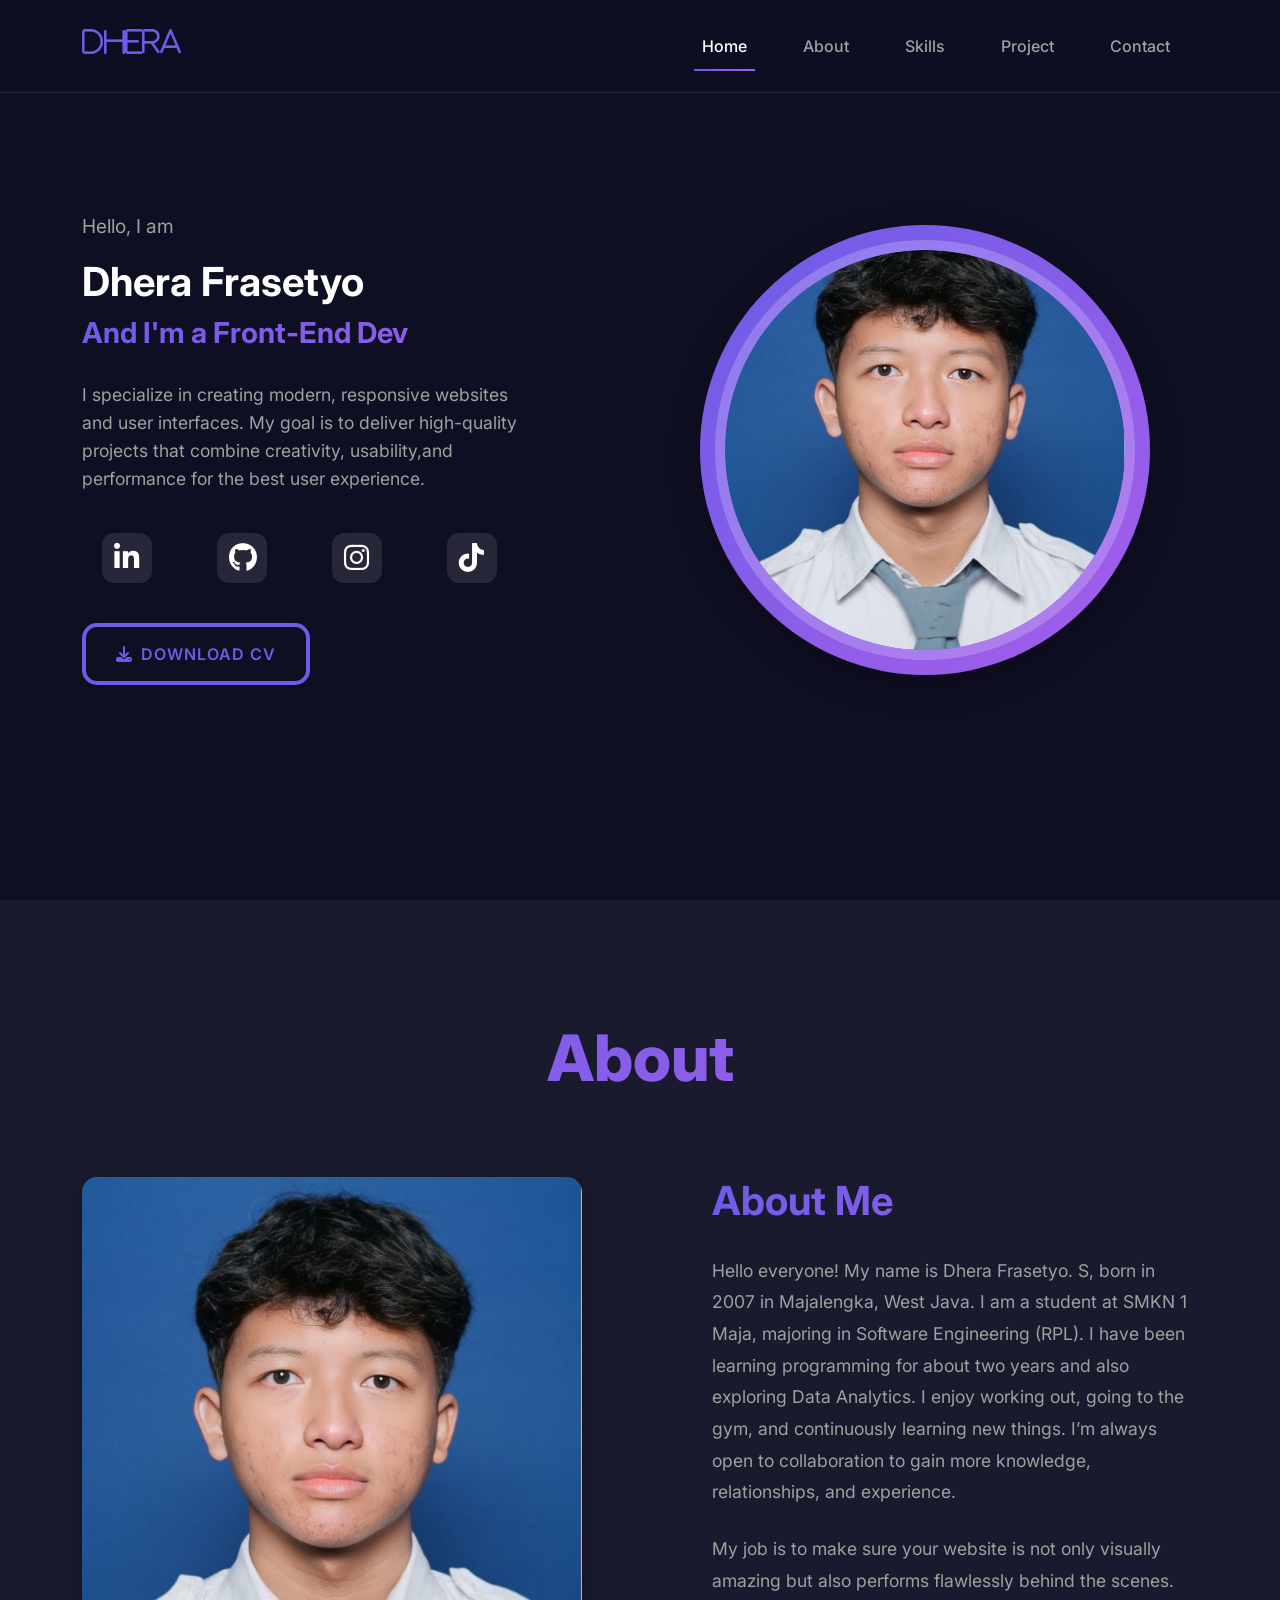
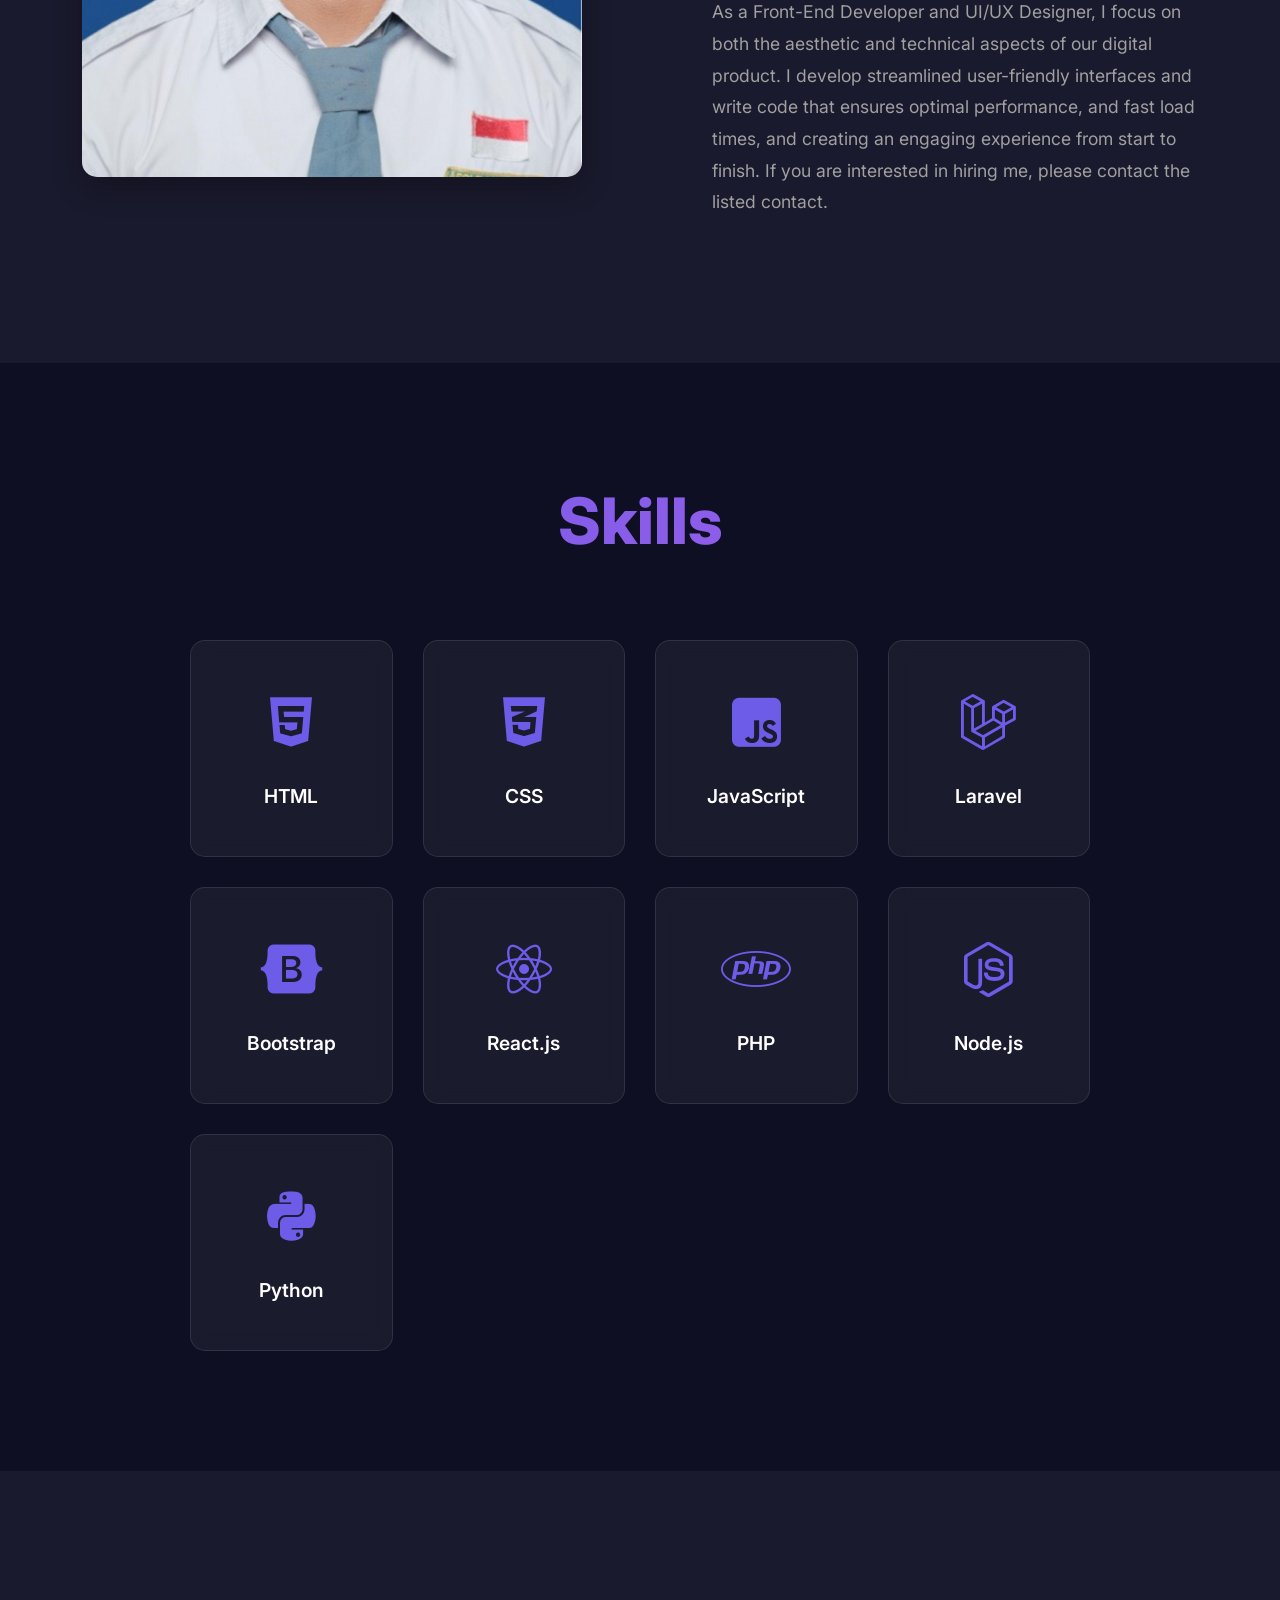
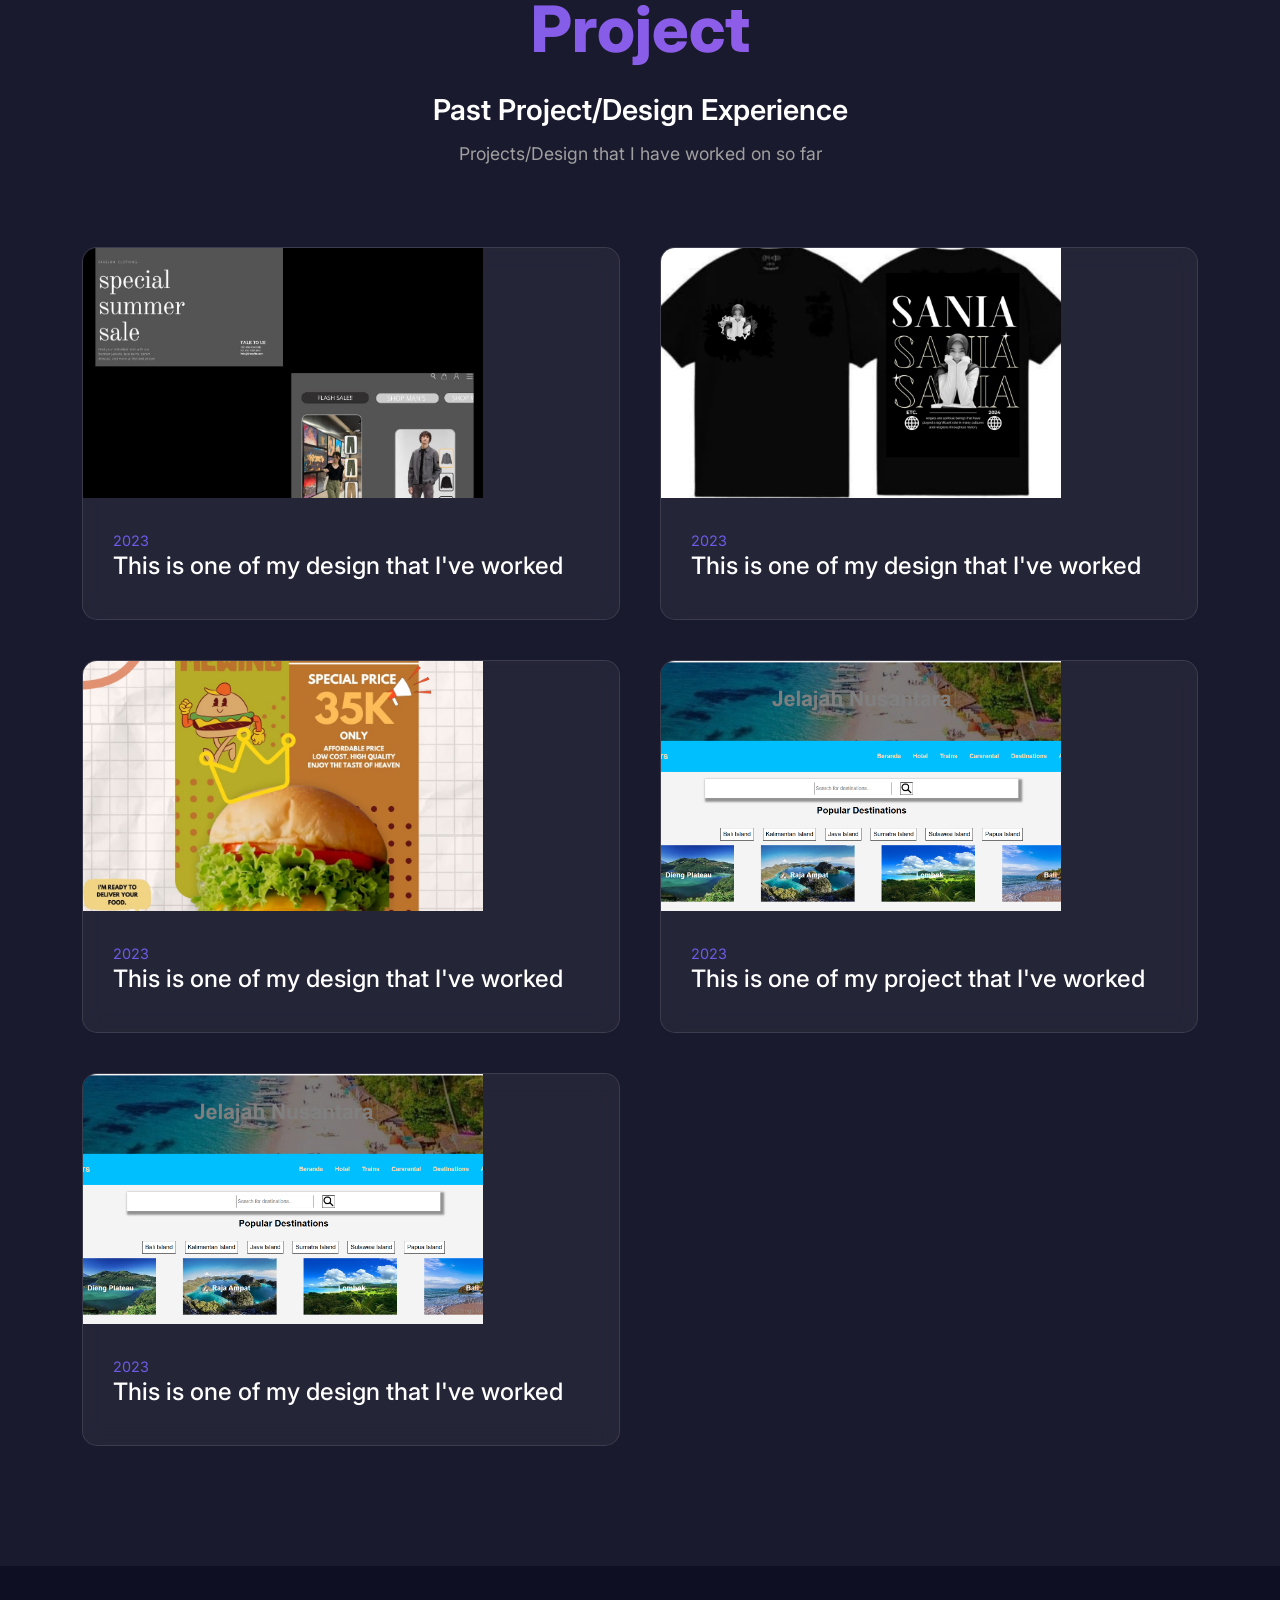
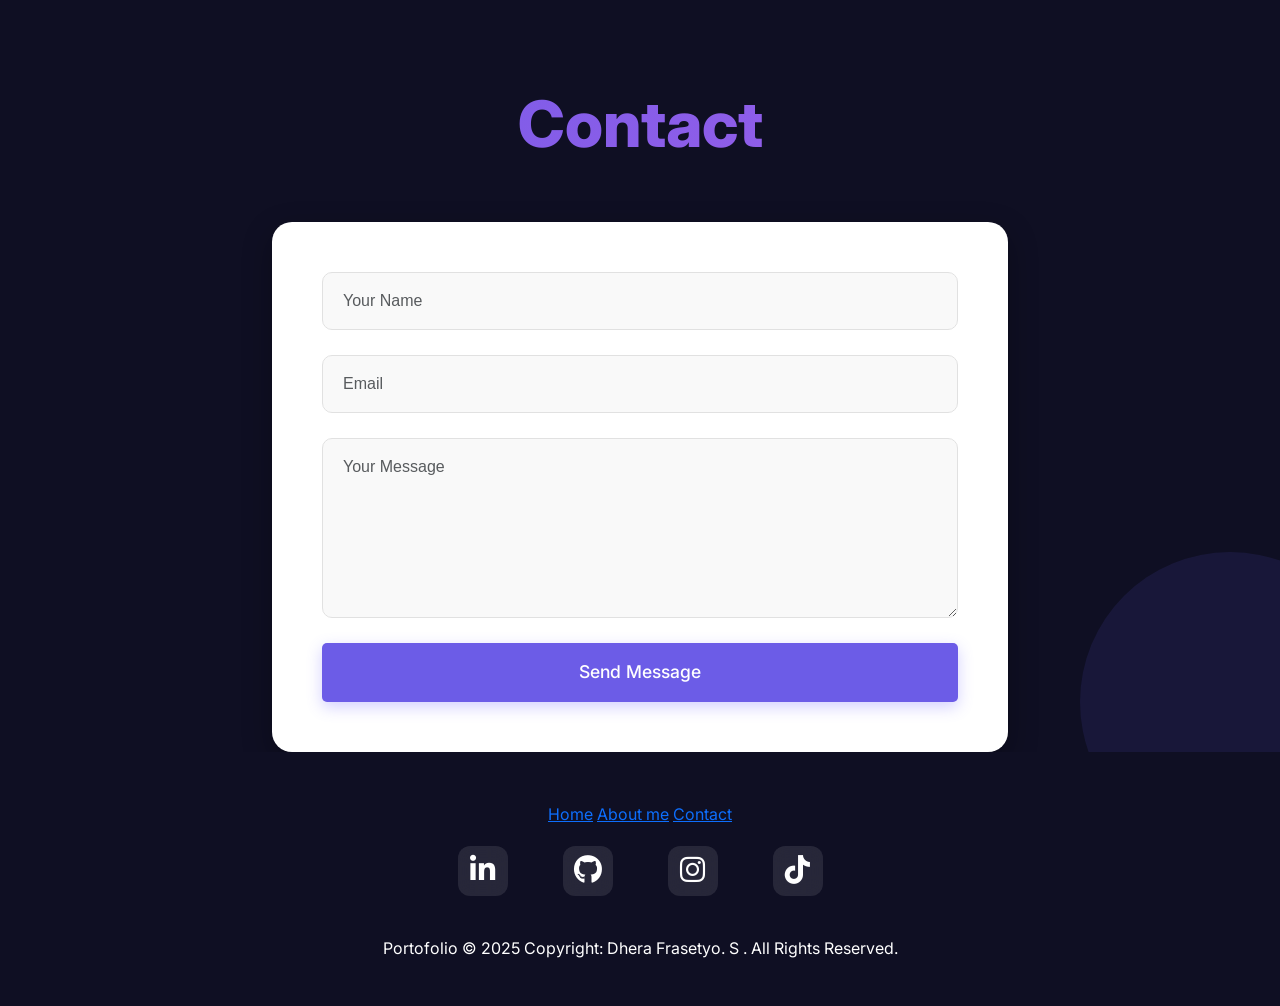
==== portofolio/index.html @ 3536a4ac "Update and rename porto.html to index.html" ====
<!DOCTYPE html>
<html lang="en">
<head>
    <meta charset="UTF-8">
    <meta name="viewport" content="width=device-width, initial-scale=1.0">
    <title>Dhera Frasetyo - Front-End Developer</title>
    <!-- Bootstrap CSS -->
    <link href="https://cdn.jsdelivr.net/npm/bootstrap@5.3.0/dist/css/bootstrap.min.css" rel="stylesheet">
    <link rel="stylesheet" href="https://cdnjs.cloudflare.com/ajax/libs/animate.css/4.1.1/animate.min.css"/>
    <!-- Font Awesome -->
    <link rel="stylesheet" href="https://cdnjs.cloudflare.com/ajax/libs/font-awesome/6.4.0/css/all.min.css">
    <!-- Google Fonts -->
    <link href="https://fonts.googleapis.com/css2?family=Inter:wght@300;400;500;600;700;800&display=swap" rel="stylesheet">
    <link rel="stylesheet" href="styles.css">
</head>
<body>
    <!-- Navigation -->
    <nav class="navbar navbar-expand-lg navbar-dark fixed-top">
        <div class="container">
            <a class="navbar-brand" href="#home">
                <i class="fas  brand-icon"><h3>Dhera</h3></i>
            </a>
            <button class="navbar-toggler" type="button" data-bs-toggle="collapse" data-bs-target="#navbarNav">
                <span class="navbar-toggler-icon"></span>
            </button>
            <div class="collapse navbar-collapse" id="navbarNav">
                <ul class="navbar-nav ms-auto">
                    <li class="nav-item">
                        <a class="nav-link active" href="#home">Home</a>
                    </li>
                    <li class="nav-item">
                        <a class="nav-link" href="#about">About</a>
                    </li>
                    <li class="nav-item">
                        <a class="nav-link" href="#skills">Skills</a>
                    </li>
                    <li class="nav-item">
                        <a class="nav-link" href="#project">Project</a>
                    </li>
                    <li class="nav-item">
                        <a class="nav-link" href="#contact">Contact</a>
                    </li>
                </ul>
            </div>
        </div>
    </nav>

    <!-- Home Section -->
    <section id="home" class="home-section">
        <div class="container">
            <div class="row align-items-center min-vh-100">
                <div class="col-lg-6">
                    <div class="home-content fade-in">
                        <h6 class="greeting">Hello, I am</h6>
                        <h1 class="main-title">
                            
                        </h1>
                        <h2 class="subtitle">
                            Dhera Frasetyo<br>
                            <span class="highlight">And I'm a Front-End Dev</span>
                        </h2>
                        <p class="description">
                                I specialize in creating modern, responsive websites and user interfaces. 
                                My goal is to deliver high-quality projects that combine creativity, usability,and performance for the best user experience.</p>
                        <div class="social-links">
                            <a href="#" class="social-link"><i class="fab fa-linkedin-in" style="margin-left: 12px; margin-top: 10px;"></i></a>
                            <a href="#" class="social-link"><i class="fab fa-github" style="margin-left: 12px; margin-top: 10px;"></i></a>
                            <a href="#" class="social-link"><i class="fab fa-instagram" style="margin-left: 12px; margin-top: 10px;"></i></a>
                            <a href="#" class="social-link"><i class="fab fa-tiktok" style="margin-left: 12px; margin-top: 10px;"></i></a>
                        </div>
                        <button class="btn btn-cv">
                            <i class="fas fa-download me-2"></i>DOWNLOAD CV
                        </button>
                    </div>
                </div>
                <div class="col-lg-6">
                    <div class="profile-container">
                        <div class="profile-circle">
                            <div class="profile-image">
                                <!-- Profile image placeholder - 400x400px -->
                                <img src="Dhera's Image.jpeg" alt="Dhera Profile" class="profile-img" style="width: 400px; height: 400px; object-fit: cover; border-radius: 50%; background: #1a1a2e;">
                            </div>
                        </div>
                    </div>
                </div>
            </div>
        </div>
    </section>

    <!-- About Section -->
    <section id="about" class="about-section">
        <div class="container">
            <div class="section-header fade-in">
                <h2 class="section-title">About</h2>
            </div>
            <div class="row">
                <div class="col-lg-6">
                    <div class="about-image fade-in">
                        <!-- About image placeholder - 500x600px -->
                        <img src="Dhera's Image.jpeg" alt="About Image" class="about-img" style="width: 500px; height: 600px; object-fit: cover; background: #1a1a2e;">
                    </div>
                </div>
                <div class="col-lg-6">
                    <div class="about-content fade-in">
                        <h3 class="about-title">About Me</h3>
                        <p class="about-text">
                            Hello everyone! My name is Dhera Frasetyo. S, born in 2007 in Majalengka, West Java.
                            I am a student at SMKN 1 Maja, majoring in Software Engineering (RPL). I have been learning programming for about two years and also exploring Data Analytics.
                             I enjoy working out, going to the gym, and continuously learning new things. I’m always open to collaboration to gain more knowledge, relationships, and experience.
                        </p>
                        <p class="about-text">
                            My job is to make sure your website is not only visually amazing but also performs flawlessly behind the scenes. As a Front-End Developer and UI/UX Designer,
                             I focus on both the aesthetic and technical aspects of our digital product. I develop streamlined user-friendly interfaces and write code that ensures optimal performance,
                              and fast load times, and creating an engaging experience from start to finish. If you are interested in hiring me, please contact the listed contact.
                        </p>
                    </div>
                </div>
            </div>
        </div>
    </section>

    <!-- Skills Section -->
    <section id="skills" class="skills-section">
        <div class="container">
            <div class="section-header fade-in">
                <h2 class="section-title">Skills</h2>
            </div>
            <div class="skills-grid">
                <div class="skill-item fade-in" data-level="Expert">
                    <div class="skill-icon">
                        <i class="fab fa-html5"></i>
                    </div>
                    <h4>HTML</h4>
                    <div class="skill-tooltip">Expert</div>
                </div>
                <div class="skill-item fade-in" data-level="Expert">
                    <div class="skill-icon">
                        <i class="fab fa-css3-alt"></i>
                    </div>
                    <h4>CSS</h4>
                    <div class="skill-tooltip">Expert</div>
                </div>
                <div class="skill-item fade-in" data-level="Advanced">
                    <div class="skill-icon">
                        <i class="fab fa-js-square"></i>
                    </div>
                    <h4>JavaScript</h4>
                    <div class="skill-tooltip">Advanced</div>
                </div>
                <div class="skill-item fade-in" data-level="Intermediate">
                    <div class="skill-icon">
                        <i class="fab fa-laravel"></i>
                    </div>
                    <h4>Laravel</h4>
                    <div class="skill-tooltip">Intermediate</div>
                </div>
                <div class="skill-item fade-in" data-level="Advanced">
                    <div class="skill-icon">
                        <i class="fab fa-bootstrap"></i>
                    </div>
                    <h4>Bootstrap</h4>
                    <div class="skill-tooltip">Advanced</div>
                </div>
                <div class="skill-item fade-in" data-level="Intermediate">
                    <div class="skill-icon">
                        <i class="fab fa-react"></i>
                    </div>
                    <h4>React.js</h4>
                    <div class="skill-tooltip">Intermediate</div>
                </div>
                <div class="skill-item fade-in" data-level="Intermediate">
                    <div class="skill-icon">
                        <i class="fab fa-php"></i>
                    </div>
                    <h4>PHP</h4>
                    <div class="skill-tooltip">Intermediate</div>
                </div>
                <div class="skill-item fade-in" data-level="Beginner">
                    <div class="skill-icon">
                        <i class="fab fa-node-js"></i>
                    </div>
                    <h4>Node.js</h4>
                    <div class="skill-tooltip">Beginner</div>
                </div>
                <div class="skill-item fade-in" data-level="Beginner">
                    <div class="skill-icon">
                        <i class="fab fa-python"></i>
                    </div>
                    <h4>Python</h4>
                    <div class="skill-tooltip">Beginner</div>
                </div>
            </div>
        </div>
    </section>

    <!-- Projects Section -->
    <section id="project" class="project-section">
        <div class="container">
            <div class="section-header fade-in">
                <h2 class="section-title">Project</h2>
                <p class="section-subtitle">Past Project/Design Experience</p>
                <p class="section-description">Projects/Design that I have worked on so far</p>
            </div>
            <div class="projects-grid">
                <div class="project-card fade-in">
                    <div class="project-image">
                        <!-- Project image placeholder - 400x250px -->
                        <img src="Design1.jpeg" alt="Project 1" style="width: 400px; height: 250px; object-fit: cover; background: #1a1a2e;">
                        <div class="project-overlay">
                            <i class="fas fa-external-link-alt"></i>
                        </div>
                    </div>
                    <div class="project-info">
                        <span class="project-year">2023</span>
                        <h4>This is one of my design that I've worked</h4>
                    </div>
                </div>
                <div class="project-card fade-in">
                    <div class="project-image">
                        <!-- Project image placeholder - 400x250px -->
                        <img src="Design2.jpeg" alt="Project 2" style="width: 400px; height: 250px; object-fit: cover; background: #1a1a2e;">
                        <div class="project-overlay">
                            <i class="fas fa-external-link-alt"></i>
                        </div>
                    </div>
                    <div class="project-info">
                        <span class="project-year">2023</span>
                        <h4>This is one of my design that I've worked</h4>
                    </div>
                </div>
                <div class="project-card fade-in">
                    <div class="project-image">
                        <!-- Project image placeholder - 400x250px -->
                        <img src="Design3.jpeg" alt="Project 3" style="width: 400px; height: 250px; object-fit: cover; background: #1a1a2e;">
                        <div class="project-overlay">
                            <i class="fas fa-external-link-alt"></i>
                        </div>
                    </div>
                    <div class="project-info">
                        <span class="project-year">2023</span>
                        <h4>This is one of my design that I've worked</h4>
                    </div>
                </div>
                <div class="project-card fade-in">
                    <div class="project-image">
                        <!-- Project image placeholder - 400x250px -->
                        <img src="Project1.png" alt="Project 4" style="width: 400px; height: 250px; object-fit: cover; background: #1a1a2e;">
                        <div class="project-overlay">
                            <i class="fas fa-external-link-alt"></i>
                        </div>
                    </div>
                    <div class="project-info">
                        <span class="project-year">2023</span>
                        <h4>This is one of my project that I've worked</h4>
                    </div>
                </div>
                <div class="project-card fade-in">
                    <div class="project-image">
                        <!-- Project image placeholder - 400x250px -->
                        <img src="Project1.png" alt="Project 5" style="width: 400px; height: 250px; object-fit: cover; background: #1a1a2e;">
                        <div class="project-overlay">
                            <i class="fas fa-external-link-alt"></i>
                        </div>
                    </div>
                    <div class="project-info">
                        <span class="project-year">2023</span>
                        <h4>This is one of my design that I've worked</h4>
                    </div>
                </div>
            </div>
        </div>
    </section>

    <!-- Contact Section -->
    <!-- ...existing code... -->
<section id="contact" class="contact section-padding" style="margin-top: 120px;">
    <div class="container">
        <h2 class="section-title" style="text-align: center;">Contact</h2>
        <div class="row justify-content-center" style="margin-top: 60px;">
            <div class="col-lg-8">
                <form id="contactForm" class="contact-form fade-in" method="post" action="https://formsubmit.co/d1e7435e514346ec5db02e8b417a7adf" enctype="multipart/form-data">
                    <input type="hidden" name="_captcha" value="false">
                    <div class="mb-3">
                        <input type="text" class="form-control" id="name" placeholder="Your Name" name="name" required style="border-radius: 10px;">
                    </div>
                    <div class="mb-3">
                        <input type="email" class="form-control" id="email" placeholder="Email" name="email" required style="border-radius: 10px;">
                    </div>
                    <div class="mb-3">
                        <textarea class="form-control" id="message" placeholder="Your Message" name="message" required style="border-radius: 10px;"></textarea>
                    </div>
                    <button type="submit" class="btn btn-primary w-100" style="border-radius: 5px;">Send Message</button>
                </form>
                <div id="thanksMessage" style="display:none; text-align:center; margin-top:20px; color:var(--accent-color); font-weight:bold;">
                    Terima kasih, pesan kamu sudah terkirim!
                </div>
            </div>
        </div>
    </div>
</section>
<!-- ...existing code... -->
    <!-- Footer -->
    <footer class="footer">
        <div class="container">
            <div class="footer-content">
                <div class="footer-nav">
                    <a href="#home">Home</a>
                    <a href="#about">About me</a>
                    <a href="#contact">Contact</a>
                </div>
                <div class="footer-social social-links">
                            <a href="#" class="social-link"><i class="fab fa-linkedin-in" style="margin-top: 9px;"></i></a>
                            <a href="#" class="social-link"><i class="fab fa-github" style="margin-top: 9px;"></i></a>
                            <a href="#" class="social-link"><i class="fab fa-instagram" style="margin-top: 9px;"></i></a>
                            <a href="#" class="social-link"><i class="fab fa-tiktok" style="margin-top: 9px;"></i></a>
                </div>
            </div>
            <div class="footer-bottom">
                <p> Portofolio © 2025 Copyright: Dhera Frasetyo. S   . All Rights Reserved.</p>
            </div>
        </div>
    </footer>

    <!-- Scroll to Top Button -->
    <div class="scroll-to-top" id="scrollToTop">
        <i class="fas fa-arrow-up"></i>
    </div>

    <!-- Bootstrap JS -->
    <script src="https://cdn.jsdelivr.net/npm/bootstrap@5.3.0/dist/js/bootstrap.bundle.min.js"></script>
    <script src="script.js"></script>
</body>

</html>
---- portofolio/styles.css ----
/* CSS Variables */
:root {
    --primary-bg: #0f0f23;
    --secondary-bg: #1a1a2e;
    --accent-color: #6c5ce7;
    --accent-hover: #5a4fcf;
    --text-primary: #ffffff;
    --text-secondary: #a0a0a0;
    --text-muted: #666666;
    --gradient: linear-gradient(135deg, #6c5ce7, #a55eea);
    --border-radius: 15px;
    --transition: all 0.3s cubic-bezier(0.4, 0, 0.2, 1);
    --shadow: 0 10px 30px rgba(0, 0, 0, 0.3);
}

/* Reset and Base Styles */
* {
    margin: 0;
    padding: 0;
    box-sizing: border-box;
}

body {
    font-family: 'Inter', sans-serif;
    background: var(--primary-bg);
    color: var(--text-primary);
    overflow-x: hidden;
    scroll-behavior: smooth;
}
/* Scroll to Top Button */
        .scroll-to-top {
            position: fixed;
            bottom: 30px;
            right: 30px;
            width: 50px;
            height: 50px;
            border-radius: 50%;
            background-color: var(--accent-color);
            color: var(--light);
            display: flex;
            align-items: center;
            justify-content: center;
            font-size: 1.2rem;
            box-shadow: rgb(150, 150, 150);
            cursor: pointer;
            transition: var(--transition);
            opacity: 0;
            visibility: hidden;
            z-index: 999;
        }
        
        .scroll-to-top.active {
            opacity: 1;
            visibility: visible;
        }
        
        .scroll-to-top:hover {
            background-color: var(--primary-dark);
            transform: translateY(-5px);
        }
        .scroll-to-top {
                bottom: 20px;
                right: 20px;
                width: 40px;
                height: 40px;
                font-size: 1rem;
            }
        

        /* Custom Scrollbar */
        ::-webkit-scrollbar {
            width: 8px;
        }

        ::-webkit-scrollbar-track {
            background: var(--primary-bg);
        }

        ::-webkit-scrollbar-thumb {
            background: var(--accent-color);
            border-radius: 4px;
        }

        ::-webkit-scrollbar-thumb:hover {
            background: var(--accent-hover);
        }

        /* Navigation */
        .navbar {
            background: rgba(15, 15, 35, 0.95);
            backdrop-filter: blur(10px);
            padding: 20px 0;
            transition: var(--transition);
            border-bottom: 1px solid rgba(255, 255, 255, 0.1);
        }

        .navbar.scrolled {
            padding: 15px 0;
            box-shadow: 0 2px 20px rgba(0, 0, 0, 0.3);
        }

        .brand-icon {
            font-size: 2rem;
            color: var(--accent-color);
            transition: var(--transition);
        }

        .brand-icon:hover {
            transform: perspective(500px) scale(1.1);
            color: var(--accent-hover);
        }

        .nav-link {
            color: var(--text-secondary);
            font-weight: 500;
            margin: 0 20px;
            position: relative;
            transition: var(--transition);
            text-decoration: none;
        }

        .nav-link:hover,
        .nav-link.active {
            color: var(--text-primary);
        }

        .nav-link::after {
            content: '';
            position: absolute;
            bottom: -5px;
            left: 0;
            width: 0;
            height: 2px;
            background: var(--gradient);
            transition: var(--transition);
        }

        .nav-link:hover::after,
        .nav-link.active::after {
            width: 100%;
        }
      
        .fade-in {
            opacity: 0;
            transform: translateY(40px);
            transition: opacity 0.7s cubic-bezier(0.4,0,0.2,1), transform 0.7s cubic-bezier(0.4,0,0.2,1);
        }

        .fade-in.visible {
            opacity: 1;
            transform: translateY(0);
        }


        /* Home Section */
        .home-section {
            min-height: 100vh;
            background: var(--primary-bg);
            position: relative;
            display: flex;
            align-items: center;
        }

        .home-content {
            padding: 100px 0;
        }

        .greeting {
            color: var(--text-secondary);
            font-size: 1.2rem;
            margin-bottom: 10px;
            font-weight: 400;
        }

        .main-title {
            font-size: 8rem;
            font-weight: 800;
            margin: 0;
            line-height: 0.8;
            opacity: 0.1;
            position: absolute;
            top: 50px;
            left: 0;
            z-index: 0;
            color: var(--text-primary);
        }

        .dhera-text {
            background: var(--gradient);
            -webkit-background-clip: text;
            -webkit-text-fill-color: transparent;
            background-clip: text;
        }

        .subtitle {
            font-size: 2.5rem;
            font-weight: 700;
            margin: 20px 0;
            position: relative;
            z-index: 1;
            line-height: 1.2;
        }

        .highlight {
            background: var(--gradient);
            -webkit-background-clip: text;
            -webkit-text-fill-color: transparent;
            background-clip: text;
            display: block;
            font-size: 1.8rem;
            margin-top: 10px;
        }

        .description {
            color: var(--text-secondary);
            font-size: 1.1rem;
            line-height: 1.6;
            margin: 30px 0 40px 0;
            max-width: 450px;
            position: relative;
            z-index: 1;
        }

        .social-links {
            display:flex;
            gap: 25px;
            margin-bottom: 40px;
        }

        .social-link {
            display: flex;
            align-items: center;
            justify-content: center;
            width: 50px;
            height: 50px;
            background: rgba(255, 255, 255, 0.1);
            border-radius: 12px;
            color: var(--text-secondary);
            text-decoration: none;
            transition: var(--transition);
            backdrop-filter: blur(10px);
            margin-left: 200px;
        }

        .social-link:hover {
            background: var(--accent-color);
            color: var(--text-primary);
            transform: translateY(-3px);
        }
        .social-links a {
                    color: var(--light);
            font-size: 1.8rem;
            margin: 0 20px;
            transition: var(--transition);
            display: inline-block;
        }
        
        .social-links a:hover {
            color: var(--primary);
            transform: translateY(-5px);
        }
        
        .btn-primary {
            background-color: var(--accent-color);
            border: none;
            padding: 16px 35px;
            font-weight: 500;
            font-size: 1.1rem;
            border-radius: var(--radius);
            transition: var(--transition);
            box-shadow: 0 5px 15px rgba(108, 99, 255, 0.3);
        }
        
        .btn-primary:hover {
            background-color: var(--accent-hover);
            transform: translateY(-3px);
            box-shadow: 0 8px 20px rgba(108, 99, 255, 0.4);
        }   

        .btn-cv {
            border: 4px solid var(--accent-color);
            padding: 15px 30px;
            border-radius: var(--border-radius);
            color: var(--accent-color);
            font-weight: 600;
            font-size: 1rem;
            cursor: pointer;
            transition: var(--transition);
            text-transform: uppercase;
            letter-spacing: 1px;
        }

        .btn-cv:hover {
            transform: translateY(-3px);
            background: var(--accent-color);
            color: var(--text-primary); 
            box-shadow: 0 10px 25px rgba(108, 92, 231, 0.4);
        }

        /* Profile Container */
        .profile-container {
            position: relative;
            display: flex;
            justify-content: center;
            align-items: center;
        }

        .profile-circle {
            position: relative;
            width: 450px;
            height: 450px;
            background: var(--gradient);
            border-radius: 50%;
            display: flex;
            align-items: center;
            justify-content: center;
            box-shadow: var(--shadow);
        }

        .profile-circle::before {
            content: '';
            position: absolute;
            width: 500px;
            height: 500px;
            background: rgba(108, 92, 231, 0.2);
            border-radius: 50%;
            z-index: -1;
            animation: pulse 3s ease-in-out infinite;
        }

        @keyframes pulse {
            0%, 100% { transform: scale(1); opacity: 0.7; }
            50% { transform: scale(1.1); opacity: 0.4; }
        }

        .profile-image {
            width: 420px;
            height: 420px;
            border-radius: 50%;
            overflow: hidden;
            border: 10px solid rgba(255, 255, 255, 0.2);
        }
        /* Section Styles */
        .section-header {
            text-align: center;
            margin-bottom: 80px;
        }

        .section-title {
            font-size: 4rem;
            font-weight: 800;
            margin-bottom: 20px;
            background: var(--gradient);
            -webkit-background-clip: text;
            -webkit-text-fill-color: transparent;
            background-clip: text;
        }

        .section-subtitle {
            font-size: 1.8rem;
            font-weight: 600;
            color: var(--text-primary);
            margin-bottom: 10px;
        }

        .section-description {
            color: var(--text-secondary);
            font-size: 1.1rem;
            max-width: 600px;
            margin: 0 auto;
        }

        /* About Section */
        .about-section {
            padding: 120px 0;
            background: var(--secondary-bg);
        }

        .about-image {
            position: relative;
        }

        .about-img {
            border-radius: var(--border-radius);
            box-shadow: var(--shadow);
        }

        .about-content {
            padding-left: 60px;
        }

        .about-title {
            font-size: 2.5rem;
            font-weight: 700;
            margin-bottom: 30px;
            background: var(--gradient);
            -webkit-background-clip: text;
            -webkit-text-fill-color: transparent;
            background-clip: text;
        }

        .about-text {
            color: var(--text-secondary);
            font-size: 1.1rem;
            line-height: 1.8;
            margin-bottom: 25px;
        }

        /* Skills Section */
        .skills-section {
            padding: 120px 0;
            background: var(--primary-bg);
        }

        .skills-grid {
            display: grid;
            grid-template-columns: repeat(auto-fit, minmax(180px, 1fr));
            gap: 30px;
            max-width: 900px;
            margin: 0 auto;
        }

        .skill-item {
            border-radius: var(--border-radius);
            background: rgba(255, 255, 255, 0.05);
            backdrop-filter: blur(10px);
            border: 1px solid rgba(255, 255, 255, 0.1);
            border-radius: var(--border-radius);
            padding: 40px 20px;
            text-align: center;
            transition: var(--transition);
            cursor: pointer;
            position: relative;
        }

        .skill-item:hover {
            transform: translateY(-10px);
            box-shadow: var(--shadow);
            background: rgba(108, 92, 231, 0.1);
        }

        .skill-icon {
            font-size: 3.5rem;
            color: var(--accent-color);
            margin-bottom: 20px;
            transition: var(--transition);
        }

        .skill-item:hover .skill-icon {
            transform: scale(1.1);
            color: var(--accent-hover);
        }

        .skill-item h4 {
            font-size: 1.2rem;
            font-weight: 600;
            color: var(--text-primary);
        }

        .skill-tooltip {
            position: absolute;
            bottom: -40px;
            left: 50%;
            transform: translateX(-50%);
            background: var(--accent-color);
            color: var(--text-primary);
            padding: 8px 16px;
            border-radius: 20px;
            font-size: 0.9rem;
            font-weight: 500;
            opacity: 0;
            visibility: hidden;
            transition: var(--transition);
            white-space: nowrap;
        }

        .skill-item:hover .skill-tooltip {
            opacity: 1;
            visibility: visible;
            bottom: -35px;
        }

        /* Projects Section */
        .project-section {
            padding: 120px 0;
            background: var(--secondary-bg);
        }

        .projects-grid {
            display: grid;
            grid-template-columns: repeat(auto-fit, minmax(350px, 1fr));
            gap: 40px;
            max-width: 1200px;
            margin: 0 auto;
        }

        .project-card {
            background: rgba(255, 255, 255, 0.05);
            backdrop-filter: blur(10px);
            border: 1px solid rgba(255, 255, 255, 0.1);
            border-radius: var(--border-radius);
            overflow: hidden;
            transition: var(--transition);
            cursor: pointer;
        }

        .project-card:hover {
            transform: translateY(-10px);
            box-shadow: var(--shadow);
        }

        .project-image {
            position: relative;
            overflow: hidden;
            height: 250px;
        }

        .project-image img {
            width: 100%;
            height: 100%;
            object-fit: cover;
            transition: var(--transition);
        }

        .project-card:hover .project-image img {
            transform: scale(1.05);
        }

        .project-overlay {
            position: absolute;
            top: 0;
            left: 0;
            width: 100%;
            height: 100%;
            background: rgba(108, 92, 231, 0.8);
            display: flex;
            align-items: center;
            justify-content: center;
            opacity: 0;
            transition: var(--transition);
        }

        .project-card:hover .project-overlay {
            opacity: 1;
        }

        .project-overlay i {
            color: var(--text-primary);
            font-size: 2rem;
        }

        .project-info {
            padding: 30px;
        }

        .project-year {
            color: var(--accent-color);
            font-size: 0.9rem;
        }
        .contact {
            position: relative;
            overflow: hidden;
        }
        
        .contact::after {
            content: '';
            position: absolute;
            bottom: -100px;
            right: -100px;
            width: 300px;
            height: 300px;
            border-radius: 50%;
            background: rgba(108, 99, 255, 0.1);
            z-index: 0;
        }
        
        .contact-form {
            background-color: white;
            padding: 50px;
            border-radius: 20px;
            box-shadow: var(--shadow);
            position: relative;
            z-index: 1;
        }
        
        .form-control {
            padding: 16px 20px;
            border: 1px solid #e1e1e1;
            border-radius: var(--radius);
            margin-bottom: 25px;
            font-family: 'Poppins', sans-serif;
            background-color: #f9f9f9;
            font-size: 1rem;
            transition: var(--transition);
        }
        
        .form-control:focus {
            box-shadow: 0 0 0 3px rgba(108, 99, 255, 0.3);
            background-color: var(--light);
            border-color: var(--primary);
        }
        
        textarea.form-control {
            min-height: 180px;
            resize: vertical;
        }
        
        /* Footer */
        footer {
            padding: 50px 0 30px;
            text-align: center;
        }
        .footer-social {
            justify-content: center;
            display: flex;
            gap: 15px;
            margin-top: 20px;
        }
        
        
        .copyright {
            color: rgba(255, 255, 255, 0.7);
            font-size: 0.9rem;
        }
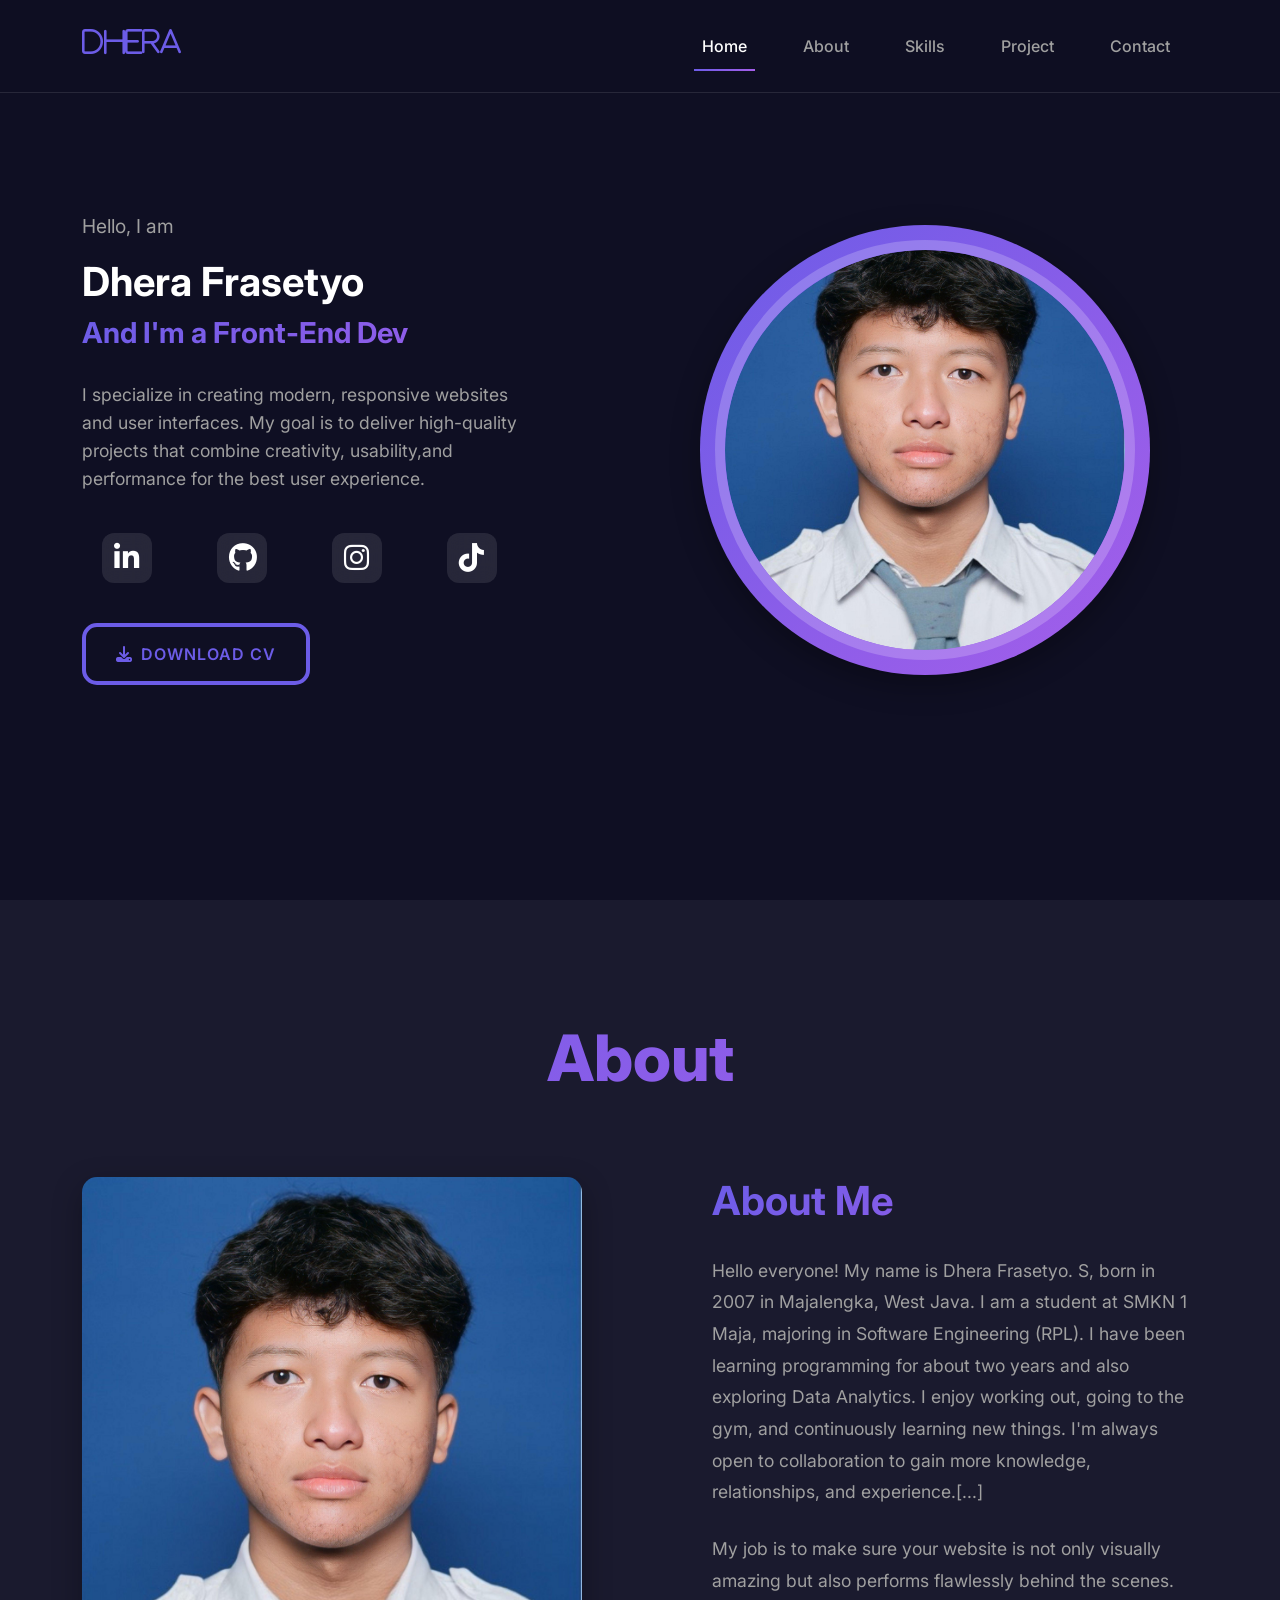
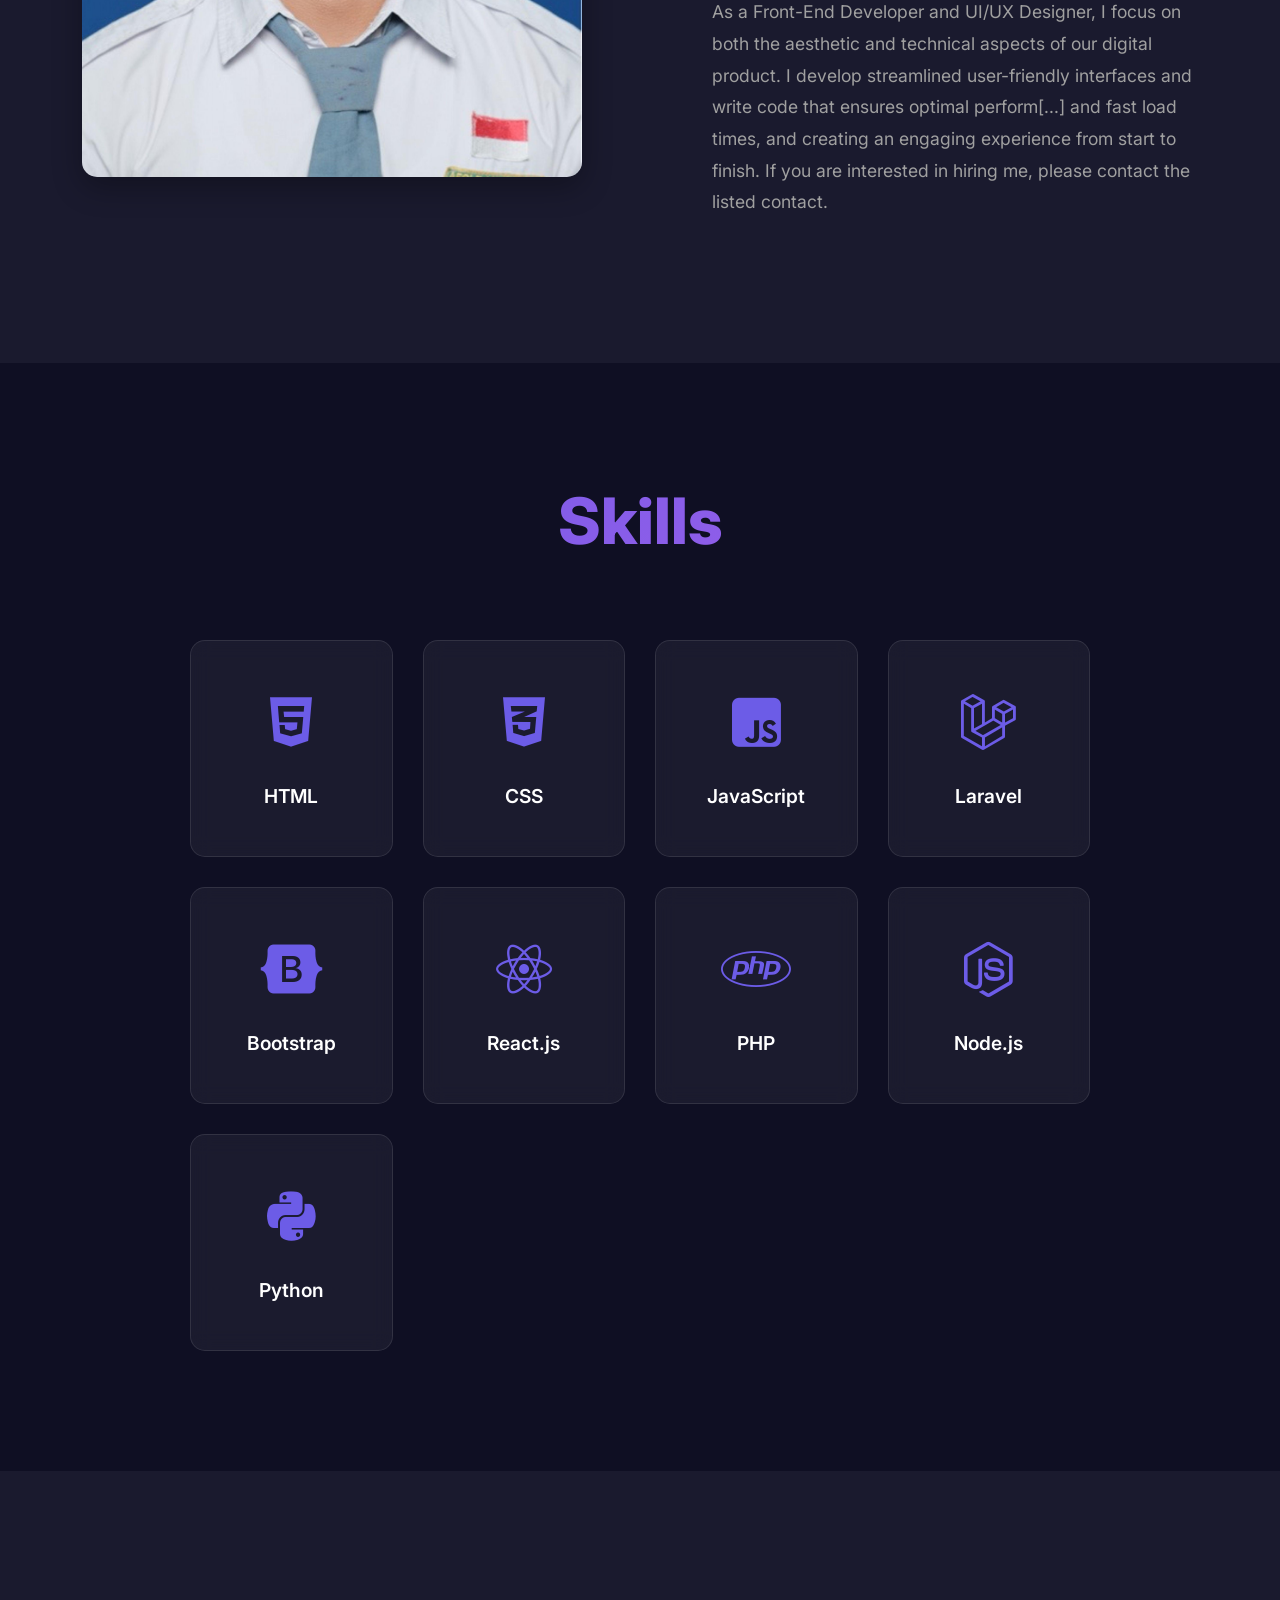
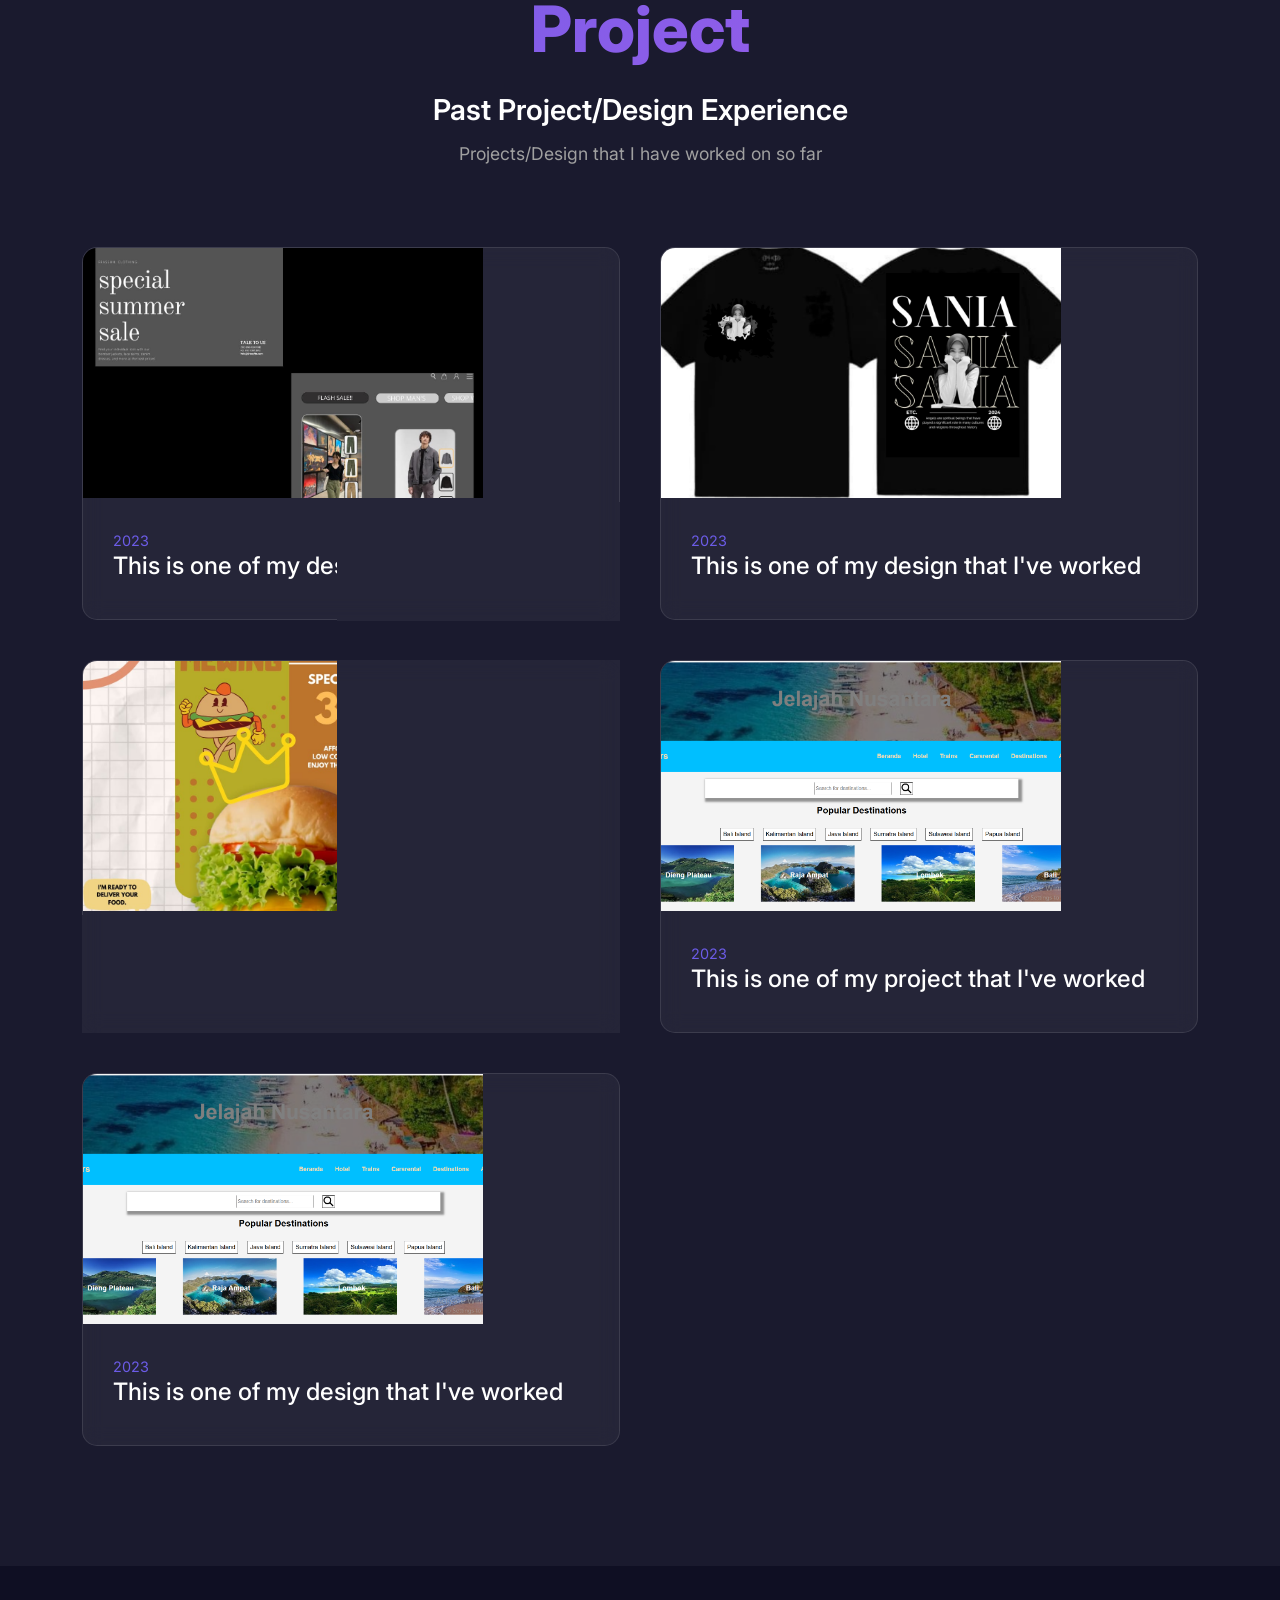
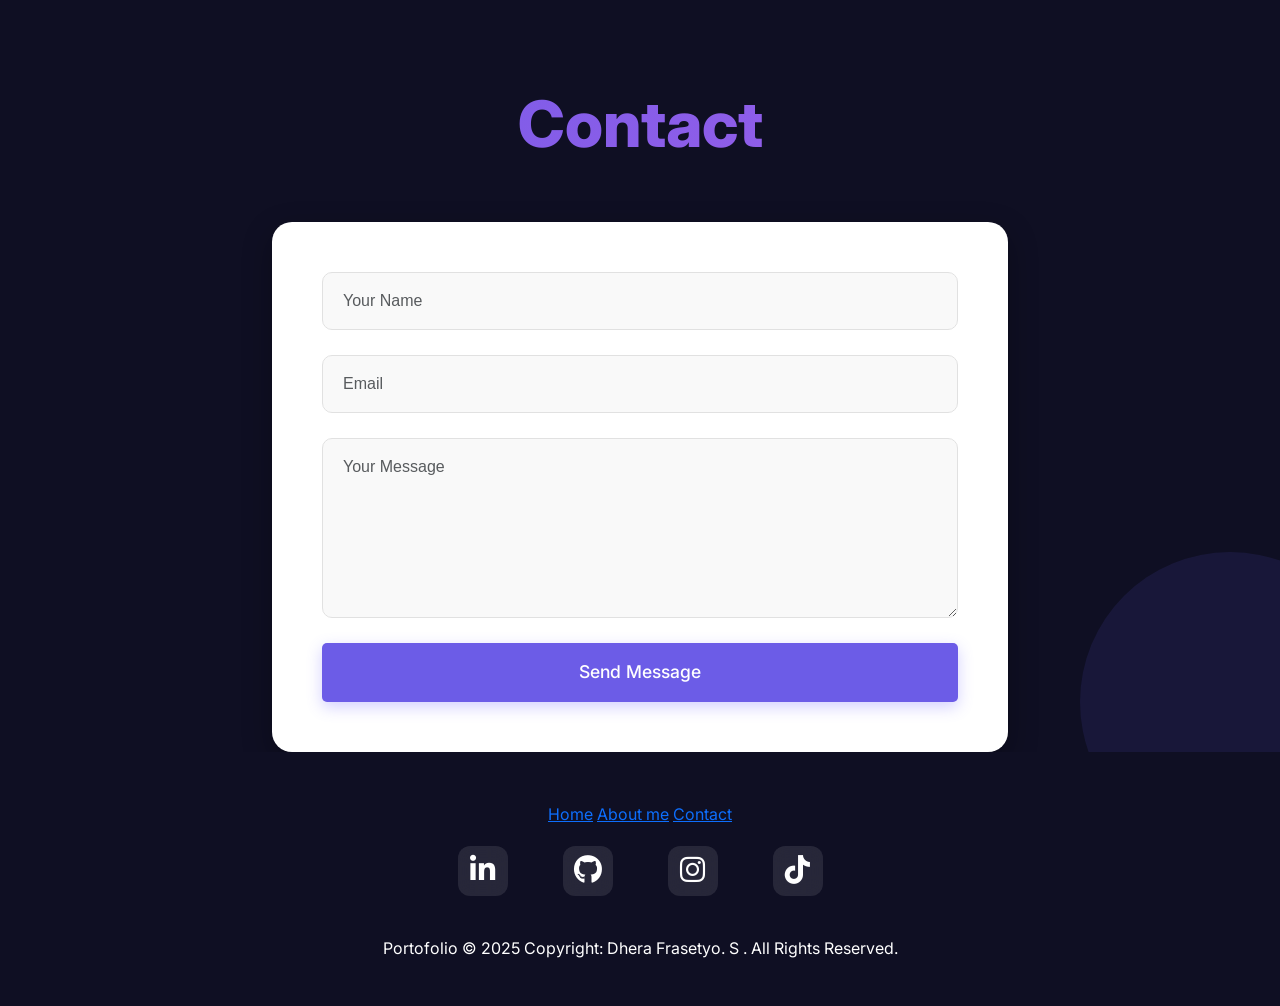
==== commit a465b9aa: "Update social links dengan URL yang benar dan tambah CV download dari Google Drive" ====
--- a/portofolio/index.html
+++ b/portofolio/index.html
@@ -1,334 +1,343 @@
-<!DOCTYPE html>
-<html lang="en">
-<head>
-    <meta charset="UTF-8">
-    <meta name="viewport" content="width=device-width, initial-scale=1.0">
-    <title>Dhera Frasetyo - Front-End Developer</title>
-    <!-- Bootstrap CSS -->
-    <link href="https://cdn.jsdelivr.net/npm/bootstrap@5.3.0/dist/css/bootstrap.min.css" rel="stylesheet">
-    <link rel="stylesheet" href="https://cdnjs.cloudflare.com/ajax/libs/animate.css/4.1.1/animate.min.css"/>
-    <!-- Font Awesome -->
-    <link rel="stylesheet" href="https://cdnjs.cloudflare.com/ajax/libs/font-awesome/6.4.0/css/all.min.css">
-    <!-- Google Fonts -->
-    <link href="https://fonts.googleapis.com/css2?family=Inter:wght@300;400;500;600;700;800&display=swap" rel="stylesheet">
-    <link rel="stylesheet" href="styles.css">
-</head>
-<body>
-    <!-- Navigation -->
-    <nav class="navbar navbar-expand-lg navbar-dark fixed-top">
-        <div class="container">
-            <a class="navbar-brand" href="#home">
-                <i class="fas  brand-icon"><h3>Dhera</h3></i>
-            </a>
-            <button class="navbar-toggler" type="button" data-bs-toggle="collapse" data-bs-target="#navbarNav">
-                <span class="navbar-toggler-icon"></span>
-            </button>
-            <div class="collapse navbar-collapse" id="navbarNav">
-                <ul class="navbar-nav ms-auto">
-                    <li class="nav-item">
-                        <a class="nav-link active" href="#home">Home</a>
-                    </li>
-                    <li class="nav-item">
-                        <a class="nav-link" href="#about">About</a>
-                    </li>
-                    <li class="nav-item">
-                        <a class="nav-link" href="#skills">Skills</a>
-                    </li>
-                    <li class="nav-item">
-                        <a class="nav-link" href="#project">Project</a>
-                    </li>
-                    <li class="nav-item">
-                        <a class="nav-link" href="#contact">Contact</a>
-                    </li>
-                </ul>
-            </div>
-        </div>
-    </nav>
-
-    <!-- Home Section -->
-    <section id="home" class="home-section">
-        <div class="container">
-            <div class="row align-items-center min-vh-100">
-                <div class="col-lg-6">
-                    <div class="home-content fade-in">
-                        <h6 class="greeting">Hello, I am</h6>
-                        <h1 class="main-title">
-                            
-                        </h1>
-                        <h2 class="subtitle">
-                            Dhera Frasetyo<br>
-                            <span class="highlight">And I'm a Front-End Dev</span>
-                        </h2>
-                        <p class="description">
-                                I specialize in creating modern, responsive websites and user interfaces. 
-                                My goal is to deliver high-quality projects that combine creativity, usability,and performance for the best user experience.</p>
-                        <div class="social-links">
-                            <a href="#" class="social-link"><i class="fab fa-linkedin-in" style="margin-left: 12px; margin-top: 10px;"></i></a>
-                            <a href="#" class="social-link"><i class="fab fa-github" style="margin-left: 12px; margin-top: 10px;"></i></a>
-                            <a href="#" class="social-link"><i class="fab fa-instagram" style="margin-left: 12px; margin-top: 10px;"></i></a>
-                            <a href="#" class="social-link"><i class="fab fa-tiktok" style="margin-left: 12px; margin-top: 10px;"></i></a>
-                        </div>
-                        <button class="btn btn-cv">
-                            <i class="fas fa-download me-2"></i>DOWNLOAD CV
-                        </button>
-                    </div>
-                </div>
-                <div class="col-lg-6">
-                    <div class="profile-container">
-                        <div class="profile-circle">
-                            <div class="profile-image">
-                                <!-- Profile image placeholder - 400x400px -->
-                                <img src="Dhera's Image.jpeg" alt="Dhera Profile" class="profile-img" style="width: 400px; height: 400px; object-fit: cover; border-radius: 50%; background: #1a1a2e;">
-                            </div>
-                        </div>
-                    </div>
-                </div>
-            </div>
-        </div>
-    </section>
-
-    <!-- About Section -->
-    <section id="about" class="about-section">
-        <div class="container">
-            <div class="section-header fade-in">
-                <h2 class="section-title">About</h2>
-            </div>
-            <div class="row">
-                <div class="col-lg-6">
-                    <div class="about-image fade-in">
-                        <!-- About image placeholder - 500x600px -->
-                        <img src="Dhera's Image.jpeg" alt="About Image" class="about-img" style="width: 500px; height: 600px; object-fit: cover; background: #1a1a2e;">
-                    </div>
-                </div>
-                <div class="col-lg-6">
-                    <div class="about-content fade-in">
-                        <h3 class="about-title">About Me</h3>
-                        <p class="about-text">
-                            Hello everyone! My name is Dhera Frasetyo. S, born in 2007 in Majalengka, West Java.
-                            I am a student at SMKN 1 Maja, majoring in Software Engineering (RPL). I have been learning programming for about two years and also exploring Data Analytics.
-                             I enjoy working out, going to the gym, and continuously learning new things. I’m always open to collaboration to gain more knowledge, relationships, and experience.
-                        </p>
-                        <p class="about-text">
-                            My job is to make sure your website is not only visually amazing but also performs flawlessly behind the scenes. As a Front-End Developer and UI/UX Designer,
-                             I focus on both the aesthetic and technical aspects of our digital product. I develop streamlined user-friendly interfaces and write code that ensures optimal performance,
-                              and fast load times, and creating an engaging experience from start to finish. If you are interested in hiring me, please contact the listed contact.
-                        </p>
-                    </div>
-                </div>
-            </div>
-        </div>
-    </section>
-
-    <!-- Skills Section -->
-    <section id="skills" class="skills-section">
-        <div class="container">
-            <div class="section-header fade-in">
-                <h2 class="section-title">Skills</h2>
-            </div>
-            <div class="skills-grid">
-                <div class="skill-item fade-in" data-level="Expert">
-                    <div class="skill-icon">
-                        <i class="fab fa-html5"></i>
-                    </div>
-                    <h4>HTML</h4>
-                    <div class="skill-tooltip">Expert</div>
-                </div>
-                <div class="skill-item fade-in" data-level="Expert">
-                    <div class="skill-icon">
-                        <i class="fab fa-css3-alt"></i>
-                    </div>
-                    <h4>CSS</h4>
-                    <div class="skill-tooltip">Expert</div>
-                </div>
-                <div class="skill-item fade-in" data-level="Advanced">
-                    <div class="skill-icon">
-                        <i class="fab fa-js-square"></i>
-                    </div>
-                    <h4>JavaScript</h4>
-                    <div class="skill-tooltip">Advanced</div>
-                </div>
-                <div class="skill-item fade-in" data-level="Intermediate">
-                    <div class="skill-icon">
-                        <i class="fab fa-laravel"></i>
-                    </div>
-                    <h4>Laravel</h4>
-                    <div class="skill-tooltip">Intermediate</div>
-                </div>
-                <div class="skill-item fade-in" data-level="Advanced">
-                    <div class="skill-icon">
-                        <i class="fab fa-bootstrap"></i>
-                    </div>
-                    <h4>Bootstrap</h4>
-                    <div class="skill-tooltip">Advanced</div>
-                </div>
-                <div class="skill-item fade-in" data-level="Intermediate">
-                    <div class="skill-icon">
-                        <i class="fab fa-react"></i>
-                    </div>
-                    <h4>React.js</h4>
-                    <div class="skill-tooltip">Intermediate</div>
-                </div>
-                <div class="skill-item fade-in" data-level="Intermediate">
-                    <div class="skill-icon">
-                        <i class="fab fa-php"></i>
-                    </div>
-                    <h4>PHP</h4>
-                    <div class="skill-tooltip">Intermediate</div>
-                </div>
-                <div class="skill-item fade-in" data-level="Beginner">
-                    <div class="skill-icon">
-                        <i class="fab fa-node-js"></i>
-                    </div>
-                    <h4>Node.js</h4>
-                    <div class="skill-tooltip">Beginner</div>
-                </div>
-                <div class="skill-item fade-in" data-level="Beginner">
-                    <div class="skill-icon">
-                        <i class="fab fa-python"></i>
-                    </div>
-                    <h4>Python</h4>
-                    <div class="skill-tooltip">Beginner</div>
-                </div>
-            </div>
-        </div>
-    </section>
-
-    <!-- Projects Section -->
-    <section id="project" class="project-section">
-        <div class="container">
-            <div class="section-header fade-in">
-                <h2 class="section-title">Project</h2>
-                <p class="section-subtitle">Past Project/Design Experience</p>
-                <p class="section-description">Projects/Design that I have worked on so far</p>
-            </div>
-            <div class="projects-grid">
-                <div class="project-card fade-in">
-                    <div class="project-image">
-                        <!-- Project image placeholder - 400x250px -->
-                        <img src="Design1.jpeg" alt="Project 1" style="width: 400px; height: 250px; object-fit: cover; background: #1a1a2e;">
-                        <div class="project-overlay">
-                            <i class="fas fa-external-link-alt"></i>
-                        </div>
-                    </div>
-                    <div class="project-info">
-                        <span class="project-year">2023</span>
-                        <h4>This is one of my design that I've worked</h4>
-                    </div>
-                </div>
-                <div class="project-card fade-in">
-                    <div class="project-image">
-                        <!-- Project image placeholder - 400x250px -->
-                        <img src="Design2.jpeg" alt="Project 2" style="width: 400px; height: 250px; object-fit: cover; background: #1a1a2e;">
-                        <div class="project-overlay">
-                            <i class="fas fa-external-link-alt"></i>
-                        </div>
-                    </div>
-                    <div class="project-info">
-                        <span class="project-year">2023</span>
-                        <h4>This is one of my design that I've worked</h4>
-                    </div>
-                </div>
-                <div class="project-card fade-in">
-                    <div class="project-image">
-                        <!-- Project image placeholder - 400x250px -->
-                        <img src="Design3.jpeg" alt="Project 3" style="width: 400px; height: 250px; object-fit: cover; background: #1a1a2e;">
-                        <div class="project-overlay">
-                            <i class="fas fa-external-link-alt"></i>
-                        </div>
-                    </div>
-                    <div class="project-info">
-                        <span class="project-year">2023</span>
-                        <h4>This is one of my design that I've worked</h4>
-                    </div>
-                </div>
-                <div class="project-card fade-in">
-                    <div class="project-image">
-                        <!-- Project image placeholder - 400x250px -->
-                        <img src="Project1.png" alt="Project 4" style="width: 400px; height: 250px; object-fit: cover; background: #1a1a2e;">
-                        <div class="project-overlay">
-                            <i class="fas fa-external-link-alt"></i>
-                        </div>
-                    </div>
-                    <div class="project-info">
-                        <span class="project-year">2023</span>
-                        <h4>This is one of my project that I've worked</h4>
-                    </div>
-                </div>
-                <div class="project-card fade-in">
-                    <div class="project-image">
-                        <!-- Project image placeholder - 400x250px -->
-                        <img src="Project1.png" alt="Project 5" style="width: 400px; height: 250px; object-fit: cover; background: #1a1a2e;">
-                        <div class="project-overlay">
-                            <i class="fas fa-external-link-alt"></i>
-                        </div>
-                    </div>
-                    <div class="project-info">
-                        <span class="project-year">2023</span>
-                        <h4>This is one of my design that I've worked</h4>
-                    </div>
-                </div>
-            </div>
-        </div>
-    </section>
-
-    <!-- Contact Section -->
-    <!-- ...existing code... -->
-<section id="contact" class="contact section-padding" style="margin-top: 120px;">
-    <div class="container">
-        <h2 class="section-title" style="text-align: center;">Contact</h2>
-        <div class="row justify-content-center" style="margin-top: 60px;">
-            <div class="col-lg-8">
-                <form id="contactForm" class="contact-form fade-in" method="post" action="https://formsubmit.co/d1e7435e514346ec5db02e8b417a7adf" enctype="multipart/form-data">
-                    <input type="hidden" name="_captcha" value="false">
-                    <div class="mb-3">
-                        <input type="text" class="form-control" id="name" placeholder="Your Name" name="name" required style="border-radius: 10px;">
-                    </div>
-                    <div class="mb-3">
-                        <input type="email" class="form-control" id="email" placeholder="Email" name="email" required style="border-radius: 10px;">
-                    </div>
-                    <div class="mb-3">
-                        <textarea class="form-control" id="message" placeholder="Your Message" name="message" required style="border-radius: 10px;"></textarea>
-                    </div>
-                    <button type="submit" class="btn btn-primary w-100" style="border-radius: 5px;">Send Message</button>
-                </form>
-                <div id="thanksMessage" style="display:none; text-align:center; margin-top:20px; color:var(--accent-color); font-weight:bold;">
-                    Terima kasih, pesan kamu sudah terkirim!
-                </div>
-            </div>
-        </div>
-    </div>
-</section>
-<!-- ...existing code... -->
-    <!-- Footer -->
-    <footer class="footer">
-        <div class="container">
-            <div class="footer-content">
-                <div class="footer-nav">
-                    <a href="#home">Home</a>
-                    <a href="#about">About me</a>
-                    <a href="#contact">Contact</a>
-                </div>
-                <div class="footer-social social-links">
-                            <a href="#" class="social-link"><i class="fab fa-linkedin-in" style="margin-top: 9px;"></i></a>
-                            <a href="#" class="social-link"><i class="fab fa-github" style="margin-top: 9px;"></i></a>
-                            <a href="#" class="social-link"><i class="fab fa-instagram" style="margin-top: 9px;"></i></a>
-                            <a href="#" class="social-link"><i class="fab fa-tiktok" style="margin-top: 9px;"></i></a>
-                </div>
-            </div>
-            <div class="footer-bottom">
-                <p> Portofolio © 2025 Copyright: Dhera Frasetyo. S   . All Rights Reserved.</p>
-            </div>
-        </div>
-    </footer>
-
-    <!-- Scroll to Top Button -->
-    <div class="scroll-to-top" id="scrollToTop">
-        <i class="fas fa-arrow-up"></i>
-    </div>
-
-    <!-- Bootstrap JS -->
-    <script src="https://cdn.jsdelivr.net/npm/bootstrap@5.3.0/dist/js/bootstrap.bundle.min.js"></script>
-    <script src="script.js"></script>
-</body>
-
-</html>
+<!DOCTYPE html>
+<html lang="en">
+<head>
+    <meta charset="UTF-8">
+    <meta name="viewport" content="width=device-width, initial-scale=1.0">
+    <title>Dhera Frasetyo - Front-End Developer</title>
+    <!-- Bootstrap CSS -->
+    <link href="https://cdn.jsdelivr.net/npm/bootstrap@5.3.0/dist/css/bootstrap.min.css" rel="stylesheet">
+    <link rel="stylesheet" href="https://cdnjs.cloudflare.com/ajax/libs/animate.css/4.1.1/animate.min.css"/>
+    <!-- Font Awesome -->
+    <link rel="stylesheet" href="https://cdnjs.cloudflare.com/ajax/libs/font-awesome/6.4.0/css/all.min.css">
+    <!-- Google Fonts -->
+    <link href="https://fonts.googleapis.com/css2?family=Inter:wght@300;400;500;600;700;800&display=swap" rel="stylesheet">
+    <link rel="stylesheet" href="styles.css">
+</head>
+<body>
+    <!-- Navigation -->
+    <nav class="navbar navbar-expand-lg navbar-dark fixed-top">
+        <div class="container">
+            <a class="navbar-brand" href="#home">
+                <i class="fas  brand-icon"><h3>Dhera</h3></i>
+            </a>
+            <button class="navbar-toggler" type="button" data-bs-toggle="collapse" data-bs-target="#navbarNav">
+                <span class="navbar-toggler-icon"></span>
+            </button>
+            <div class="collapse navbar-collapse" id="navbarNav">
+                <ul class="navbar-nav ms-auto">
+                    <li class="nav-item">
+                        <a class="nav-link active" href="#home">Home</a>
+                    </li>
+                    <li class="nav-item">
+                        <a class="nav-link" href="#about">About</a>
+                    </li>
+                    <li class="nav-item">
+                        <a class="nav-link" href="#skills">Skills</a>
+                    </li>
+                    <li class="nav-item">
+                        <a class="nav-link" href="#project">Project</a>
+                    </li>
+                    <li class="nav-item">
+                        <a class="nav-link" href="#contact">Contact</a>
+                    </li>
+                </ul>
+            </div>
+        </div>
+    </nav>
+
+    <!-- Home Section -->
+    <section id="home" class="home-section">
+        <div class="container">
+            <div class="row align-items-center min-vh-100">
+                <div class="col-lg-6">
+                    <div class="home-content fade-in">
+                        <h6 class="greeting">Hello, I am</h6>
+                        <h1 class="main-title">
+                            
+                        </h1>
+                        <h2 class="subtitle">
+                            Dhera Frasetyo<br>
+                            <span class="highlight">And I'm a Front-End Dev</span>
+                        </h2>
+                        <p class="description">
+                                I specialize in creating modern, responsive websites and user interfaces. 
+                                My goal is to deliver high-quality projects that combine creativity, usability,and performance for the best user experience.</p>
+                        <div class="social-links">
+                            <a href="https://www.linkedin.com/in/dherafr" target="_blank" class="social-link"><i class="fab fa-linkedin-in" style="margin-left: 12px; margin-top: 10px;"></i></a>
+                            <a href="https://github.com/Dherafr" target="_blank" class="social-link"><i class="fab fa-github" style="margin-left: 12px; margin-top: 10px;"></i></a>
+                            <a href="https://www.instagram.com/fraszr_/" target="_blank" class="social-link"><i class="fab fa-instagram" style="margin-left: 12px; margin-top: 10px;"></i></a>
+                            <a href="https://www.tiktok.com/@fraszr_" target="_blank" class="social-link"><i class="fab fa-tiktok" style="margin-left: 12px; margin-top: 10px;"></i></a>
+                        </div>
+                        <a href="#" id="downloadCV" class="btn btn-cv">
+                            <i class="fas fa-download me-2"></i>DOWNLOAD CV
+                        </a>
+                    </div>
+                </div>
+                <div class="col-lg-6">
+                    <div class="profile-container">
+                        <div class="profile-circle">
+                            <div class="profile-image">
+                                <!-- Profile image placeholder - 400x400px -->
+                                <img src="Dhera's Image.jpeg" alt="Dhera Profile" class="profile-img" style="width: 400px; height: 400px; object-fit: cover; border-radius: 50%; background: #1a1a2e;">
+                            </div>
+                        </div>
+                    </div>
+                </div>
+            </div>
+        </div>
+    </section>
+
+    <!-- About Section -->
+    <section id="about" class="about-section">
+        <div class="container">
+            <div class="section-header fade-in">
+                <h2 class="section-title">About</h2>
+            </div>
+            <div class="row">
+                <div class="col-lg-6">
+                    <div class="about-image fade-in">
+                        <!-- About image placeholder - 500x600px -->
+                        <img src="Dhera's Image.jpeg" alt="About Image" class="about-img" style="width: 500px; height: 600px; object-fit: cover; background: #1a1a2e;">
+                    </div>
+                </div>
+                <div class="col-lg-6">
+                    <div class="about-content fade-in">
+                        <h3 class="about-title">About Me</h3>
+                        <p class="about-text">
+                            Hello everyone! My name is Dhera Frasetyo. S, born in 2007 in Majalengka, West Java.
+                            I am a student at SMKN 1 Maja, majoring in Software Engineering (RPL). I have been learning programming for about two years and also exploring Data Analytics.
+                             I enjoy working out, going to the gym, and continuously learning new things. I'm always open to collaboration to gain more knowledge, relationships, and experience.[...]
+                        </p>
+                        <p class="about-text">
+                            My job is to make sure your website is not only visually amazing but also performs flawlessly behind the scenes. As a Front-End Developer and UI/UX Designer,
+                             I focus on both the aesthetic and technical aspects of our digital product. I develop streamlined user-friendly interfaces and write code that ensures optimal perform[...]
+                               and fast load times, and creating an engaging experience from start to finish. If you are interested in hiring me, please contact the listed contact.
+                        </p>
+                    </div>
+                </div>
+            </div>
+        </div>
+    </section>
+
+    <!-- Skills Section -->
+    <section id="skills" class="skills-section">
+        <div class="container">
+            <div class="section-header fade-in">
+                <h2 class="section-title">Skills</h2>
+            </div>
+            <div class="skills-grid">
+                <div class="skill-item fade-in" data-level="Expert">
+                    <div class="skill-icon">
+                        <i class="fab fa-html5"></i>
+                    </div>
+                    <h4>HTML</h4>
+                    <div class="skill-tooltip">Expert</div>
+                </div>
+                <div class="skill-item fade-in" data-level="Expert">
+                    <div class="skill-icon">
+                        <i class="fab fa-css3-alt"></i>
+                    </div>
+                    <h4>CSS</h4>
+                    <div class="skill-tooltip">Expert</div>
+                </div>
+                <div class="skill-item fade-in" data-level="Advanced">
+                    <div class="skill-icon">
+                        <i class="fab fa-js-square"></i>
+                    </div>
+                    <h4>JavaScript</h4>
+                    <div class="skill-tooltip">Advanced</div>
+                </div>
+                <div class="skill-item fade-in" data-level="Intermediate">
+                    <div class="skill-icon">
+                        <i class="fab fa-laravel"></i>
+                    </div>
+                    <h4>Laravel</h4>
+                    <div class="skill-tooltip">Intermediate</div>
+                </div>
+                <div class="skill-item fade-in" data-level="Advanced">
+                    <div class="skill-icon">
+                        <i class="fab fa-bootstrap"></i>
+                    </div>
+                    <h4>Bootstrap</h4>
+                    <div class="skill-tooltip">Advanced</div>
+                </div>
+                <div class="skill-item fade-in" data-level="Intermediate">
+                    <div class="skill-icon">
+                        <i class="fab fa-react"></i>
+                    </div>
+                    <h4>React.js</h4>
+                    <div class="skill-tooltip">Intermediate</div>
+                </div>
+                <div class="skill-item fade-in" data-level="Intermediate">
+                    <div class="skill-icon">
+                        <i class="fab fa-php"></i>
+                    </div>
+                    <h4>PHP</h4>
+                    <div class="skill-tooltip">Intermediate</div>
+                </div>
+                <div class="skill-item fade-in" data-level="Beginner">
+                    <div class="skill-icon">
+                        <i class="fab fa-node-js"></i>
+                    </div>
+                    <h4>Node.js</h4>
+                    <div class="skill-tooltip">Beginner</div>
+                </div>
+                <div class="skill-item fade-in" data-level="Beginner">
+                    <div class="skill-icon">
+                        <i class="fab fa-python"></i>
+                    </div>
+                    <h4>Python</h4>
+                    <div class="skill-tooltip">Beginner</div>
+                </div>
+            </div>
+        </div>
+    </section>
+
+    <!-- Projects Section -->
+    <section id="project" class="project-section">
+        <div class="container">
+            <div class="section-header fade-in">
+                <h2 class="section-title">Project</h2>
+                <p class="section-subtitle">Past Project/Design Experience</p>
+                <p class="section-description">Projects/Design that I have worked on so far</p>
+            </div>
+            <div class="projects-grid">
+                <div class="project-card fade-in">
+                    <div class="project-image">
+                        <!-- Project image placeholder - 400x250px -->
+                        <img src="Design1.jpeg" alt="Project 1" style="width: 400px; height: 250px; object-fit: cover; background: #1a1a2e;">
+                        <div class="project-overlay">
+                            <i class="fas fa-external-link-alt"></i>
+                        </div>
+                    </div>
+                    <div class="project-info">
+                        <span class="project-year">2023</span>
+                        <h4>This is one of my design that I've worked</h4>
+                    </div>
+                </div>
+                <div class="project-card fade-in">
+                    <div class="project-image">
+                        <!-- Project image placeholder - 400x250px -->
+                        <img src="Design2.jpeg" alt="Project 2" style="width: 400px; height: 250px; object-fit: cover; background: #1a1a2e;">
+                        <div class="project-overlay">
+                            <i class="fas fa-external-link-alt"></i>
+                        </div>
+                    </div>
+                    <div class="project-info">
+                        <span class="project-year">2023</span>
+                        <h4>This is one of my design that I've worked</h4>
+                    </div>
+                </div>
+                <div class="project-card fade-in">
+                    <div class="project-image">
+                        <!-- Project image placeholder - 400x250px -->
+                        <img src="Design3.jpeg" alt="Project 3" style="width: 400px; height: 250px; object-fit: cover; background: #1a1a2e;">
+                        <div class="project-overlay">
+                            <i class="fas fa-external-link-alt"></i>
+                        </div>
+                    </div>
+                    <div class="project-info">
+                        <span class="project-year">2023</span>
+                        <h4>This is one of my design that I've worked</h4>
+                    </div>
+                </div>
+                <div class="project-card fade-in">
+                    <div class="project-image">
+                        <!-- Project image placeholder - 400x250px -->
+                        <img src="Project1.png" alt="Project 4" style="width: 400px; height: 250px; object-fit: cover; background: #1a1a2e;">
+                        <div class="project-overlay">
+                            <i class="fas fa-external-link-alt"></i>
+                        </div>
+                    </div>
+                    <div class="project-info">
+                        <span class="project-year">2023</span>
+                        <h4>This is one of my project that I've worked</h4>
+                    </div>
+                </div>
+                <div class="project-card fade-in">
+                    <div class="project-image">
+                        <!-- Project image placeholder - 400x250px -->
+                        <img src="Project1.png" alt="Project 5" style="width: 400px; height: 250px; object-fit: cover; background: #1a1a2e;">
+                        <div class="project-overlay">
+                            <i class="fas fa-external-link-alt"></i>
+                        </div>
+                    </div>
+                    <div class="project-info">
+                        <span class="project-year">2023</span>
+                        <h4>This is one of my design that I've worked</h4>
+                    </div>
+                </div>
+            </div>
+        </div>
+    </section>
+
+    <!-- Contact Section -->
+    <!-- ...existing code... -->
+<section id="contact" class="contact section-padding" style="margin-top: 120px;">
+    <div class="container">
+        <h2 class="section-title" style="text-align: center;">Contact</h2>
+        <div class="row justify-content-center" style="margin-top: 60px;">
+            <div class="col-lg-8">
+                <form id="contactForm" class="contact-form fade-in" method="post" action="https://formsubmit.co/d1e7435e514346ec5db02e8b417a7adf" enctype="multipart/form-data">
+                    <input type="hidden" name="_captcha" value="false">
+                    <div class="mb-3">
+                        <input type="text" class="form-control" id="name" placeholder="Your Name" name="name" required style="border-radius: 10px;">
+                    </div>
+                    <div class="mb-3">
+                        <input type="email" class="form-control" id="email" placeholder="Email" name="email" required style="border-radius: 10px;">
+                    </div>
+                    <div class="mb-3">
+                        <textarea class="form-control" id="message" placeholder="Your Message" name="message" required style="border-radius: 10px;"></textarea>
+                    </div>
+                    <button type="submit" class="btn btn-primary w-100" style="border-radius: 5px;">Send Message</button>
+                </form>
+                <div id="thanksMessage" style="display:none; text-align:center; margin-top:20px; color:var(--accent-color); font-weight:bold;">
+                    Terima kasih, pesan kamu sudah terkirim!
+                </div>
+            </div>
+        </div>
+    </div>
+</section>
+<!-- ...existing code... -->
+    <!-- Footer -->
+    <footer class="footer">
+        <div class="container">
+            <div class="footer-content">
+                <div class="footer-nav">
+                    <a href="#home">Home</a>
+                    <a href="#about">About me</a>
+                    <a href="#contact">Contact</a>
+                </div>
+                <div class="footer-social social-links">
+                            <a href="https://www.linkedin.com/in/dherafr" target="_blank" class="social-link"><i class="fab fa-linkedin-in" style="margin-top: 9px;"></i></a>
+                            <a href="https://github.com/Dherafr" target="_blank" class="social-link"><i class="fab fa-github" style="margin-top: 9px;"></i></a>
+                            <a href="https://www.instagram.com/fraszr_/" target="_blank" class="social-link"><i class="fab fa-instagram" style="margin-top: 9px;"></i></a>
+                            <a href="https://www.tiktok.com/@fraszr_" target="_blank" class="social-link"><i class="fab fa-tiktok" style="margin-top: 9px;"></i></a>
+                </div>
+            </div>
+            <div class="footer-bottom">
+                <p> Portofolio © 2025 Copyright: Dhera Frasetyo. S   . All Rights Reserved.</p>
+            </div>
+        </div>
+    </footer>
+
+    <!-- Scroll to Top Button -->
+    <div class="scroll-to-top" id="scrollToTop">
+        <i class="fas fa-arrow-up"></i>
+    </div>
+
+    <!-- Bootstrap JS -->
+    <script src="https://cdn.jsdelivr.net/npm/bootstrap@5.3.0/dist/js/bootstrap.bundle.min.js"></script>
+    <script src="script.js"></script>
+    
+    <!-- CV Download Script -->
+    <script>
+        document.getElementById('downloadCV').addEventListener('click', function(e) {
+            e.preventDefault();
+            // Ganti dengan URL Google Drive ID Anda
+            window.location.href = 'https://drive.google.com/uc?export=download&id=YOUR_FILE_ID';
+        });
+    </script>
+</body>
+
+</html>
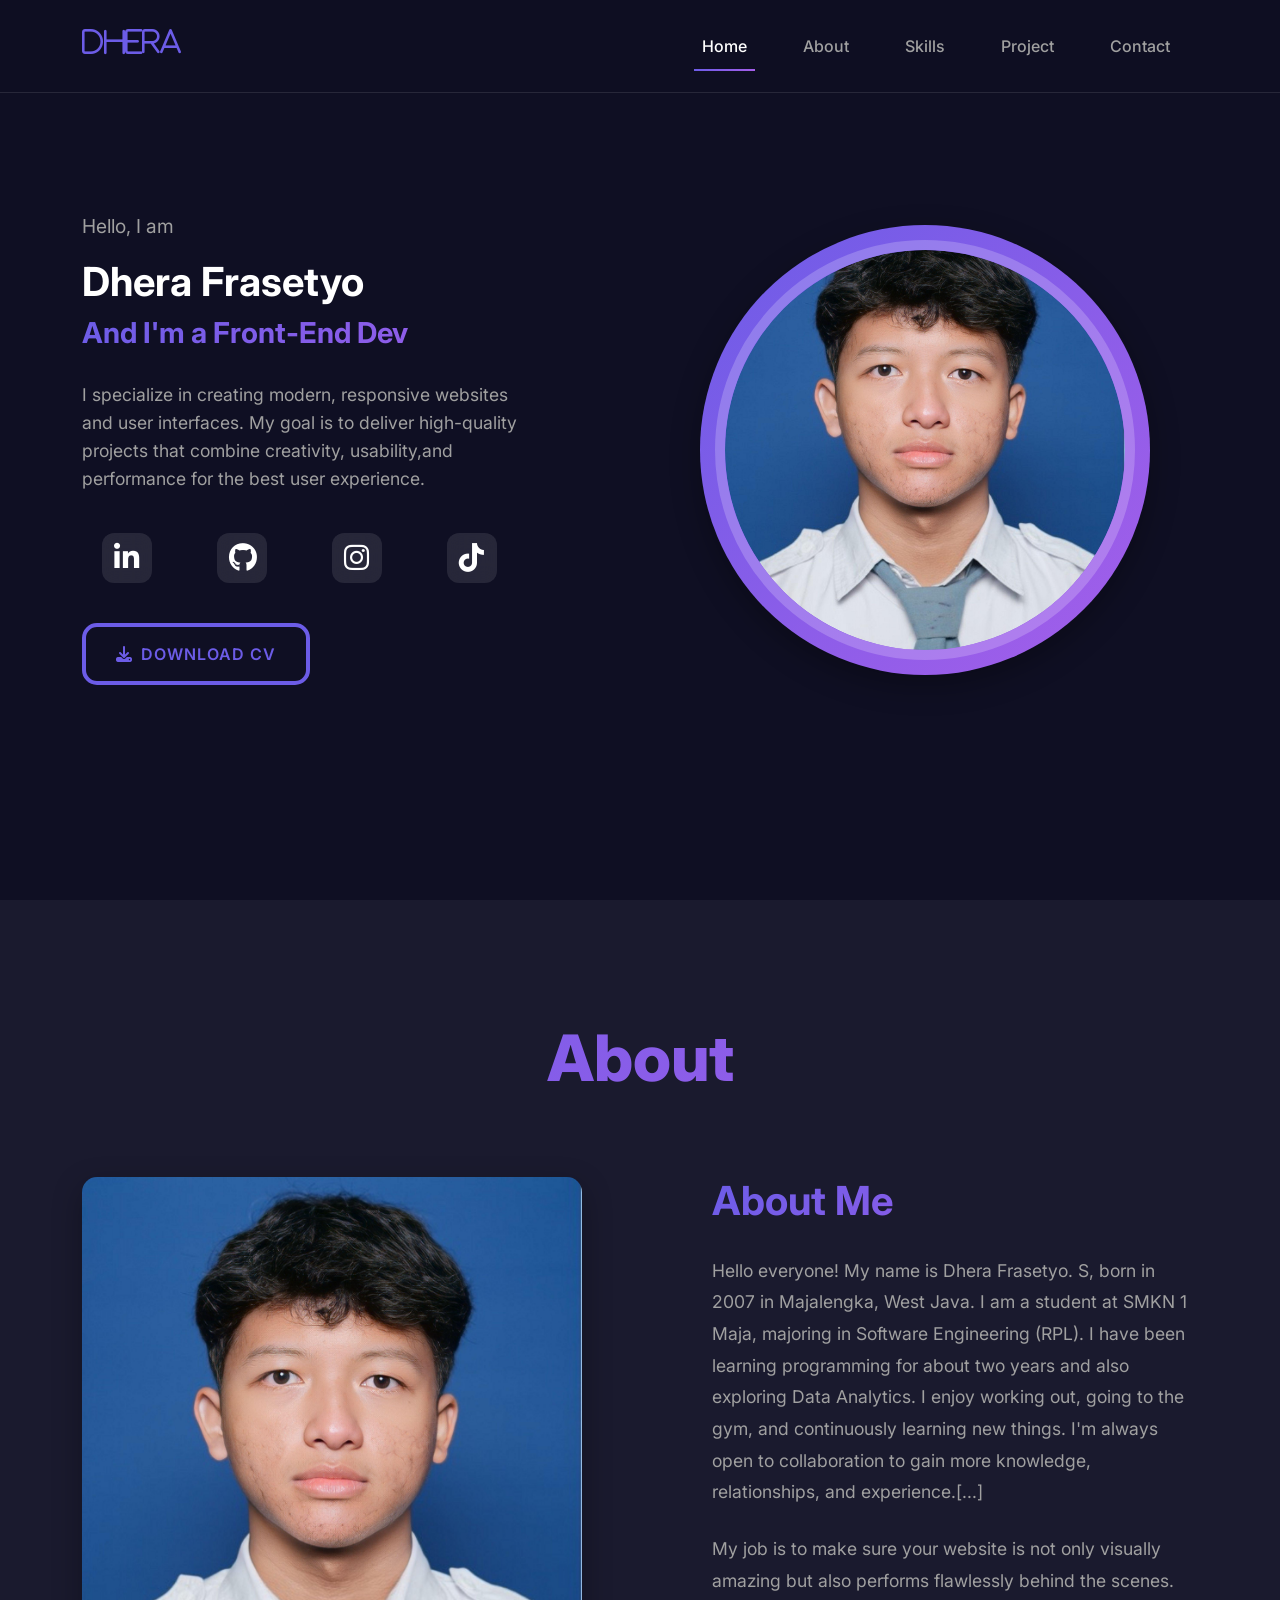
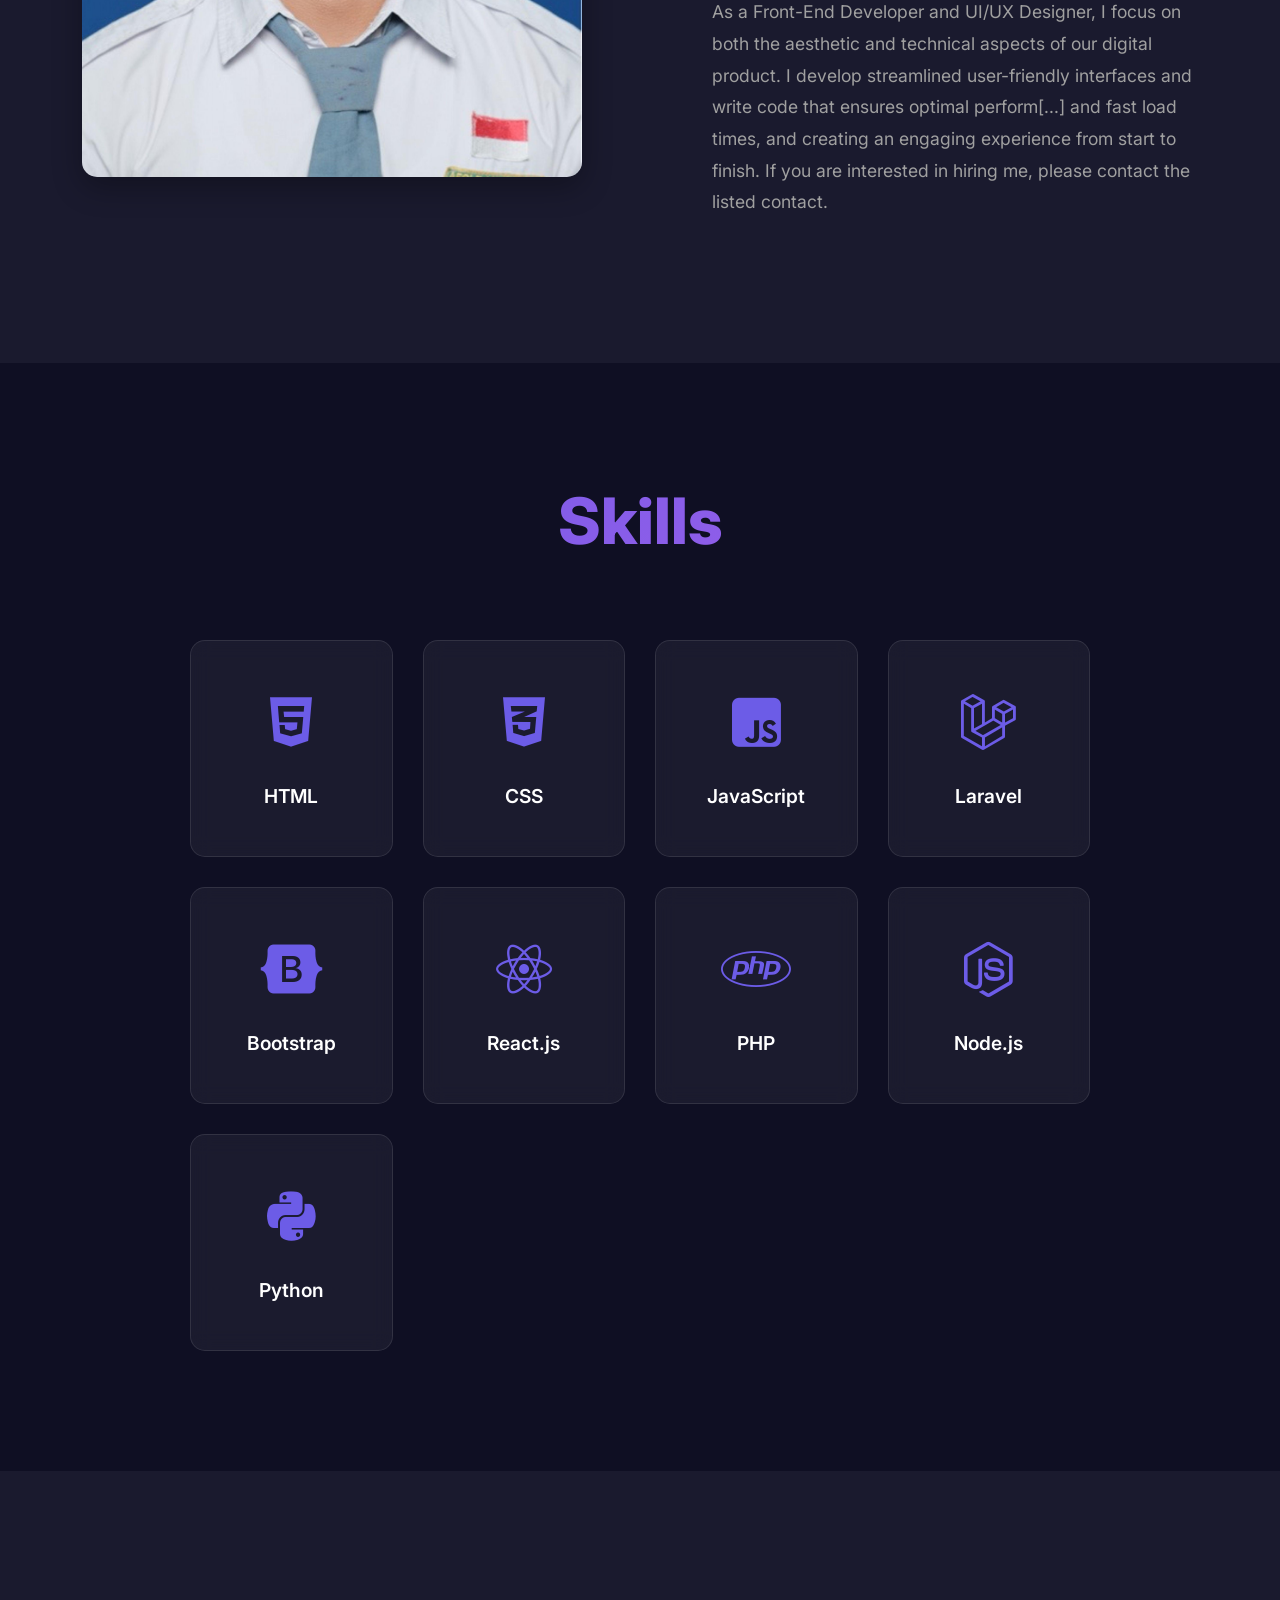
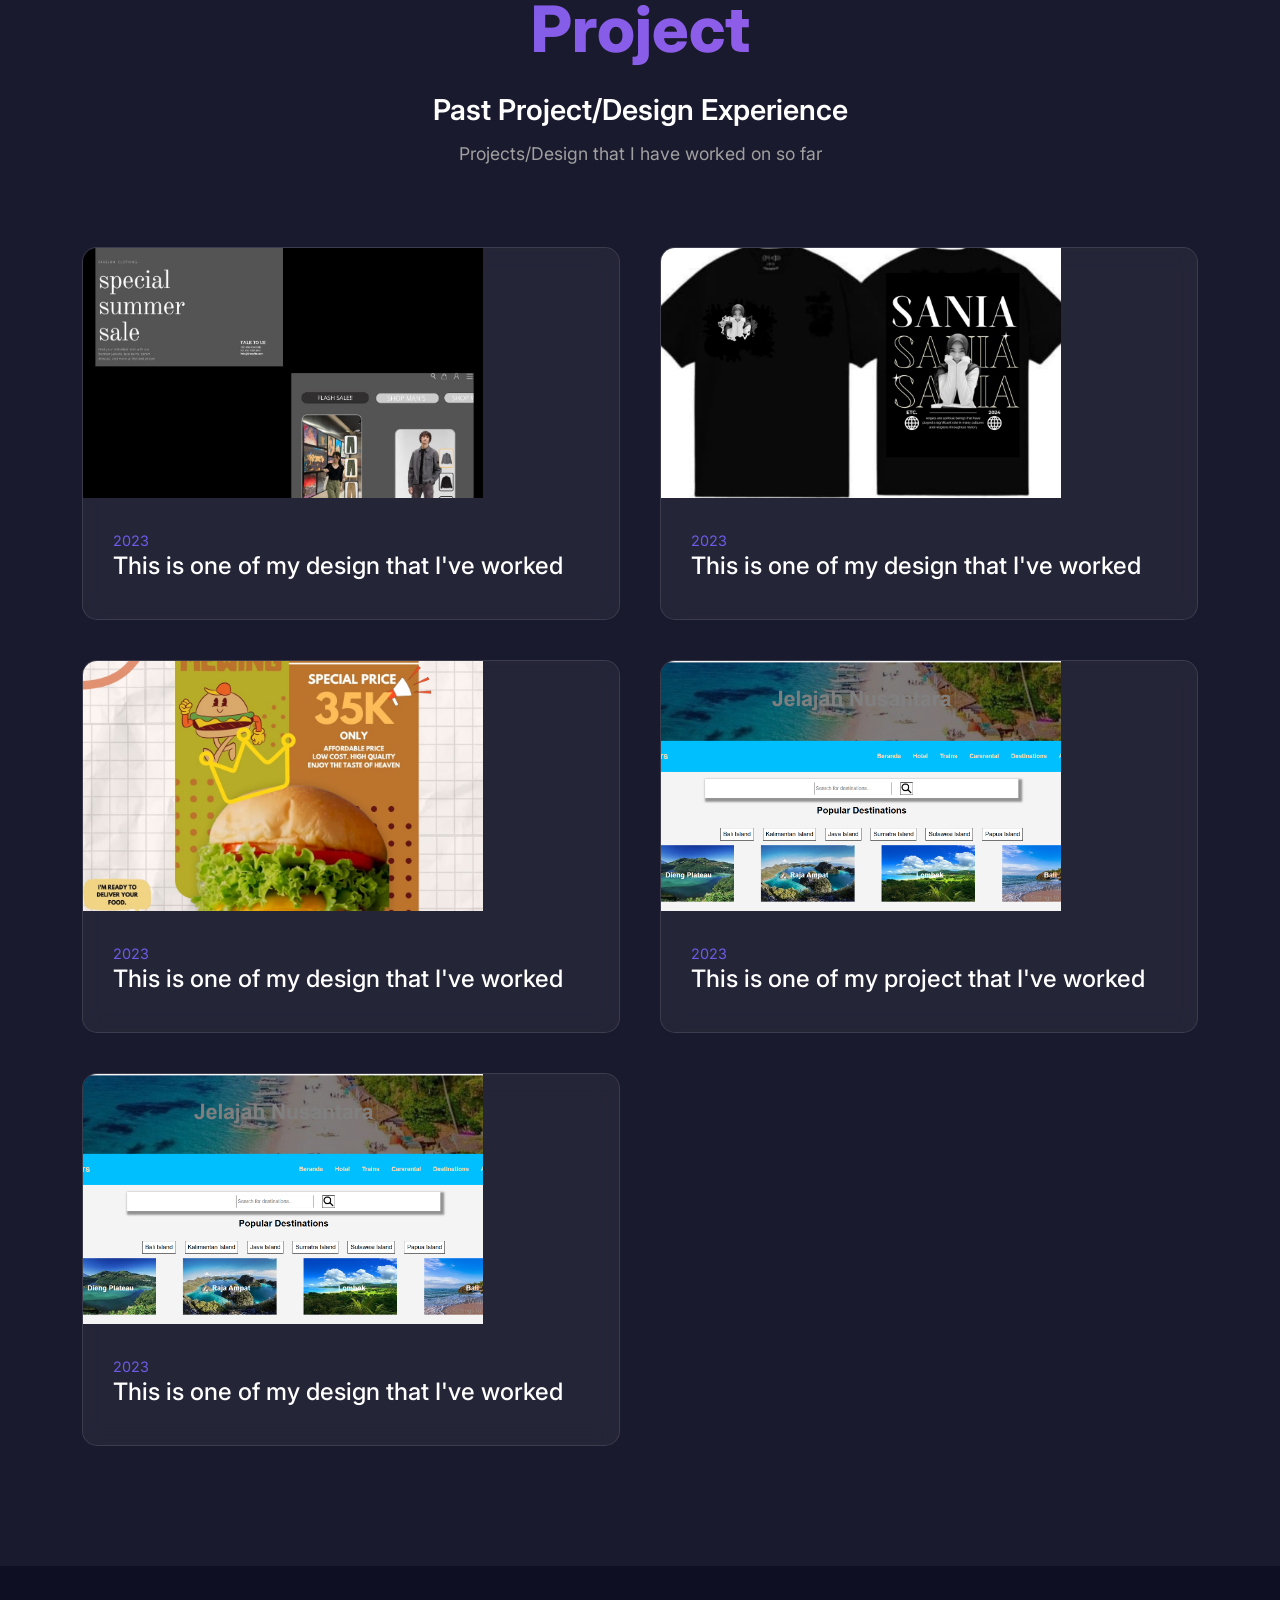
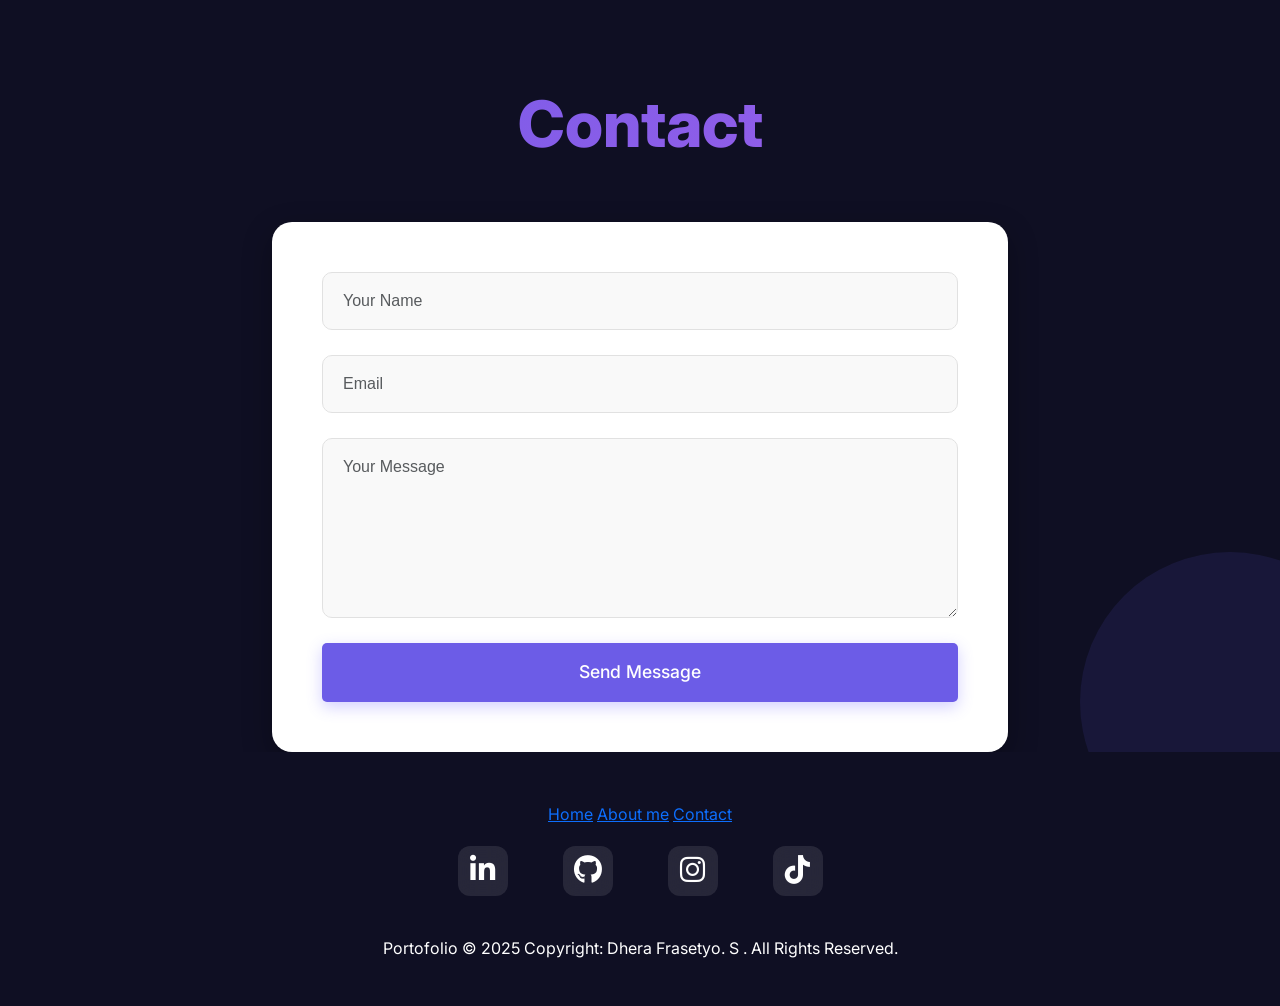
==== commit 2409f295: "Update CV download link in index.html" ====
--- a/portofolio/index.html
+++ b/portofolio/index.html
@@ -335,7 +335,7 @@
         document.getElementById('downloadCV').addEventListener('click', function(e) {
             e.preventDefault();
             // Ganti dengan URL Google Drive ID Anda
-            window.location.href = 'https://drive.google.com/uc?export=download&id=YOUR_FILE_ID';
+            window.location.href = 'https://drive.google.com/uc?export=download&id=1pzFkidHFkOP9b4hVMiVnDIvh3FCkbpok';
         });
     </script>
 </body>
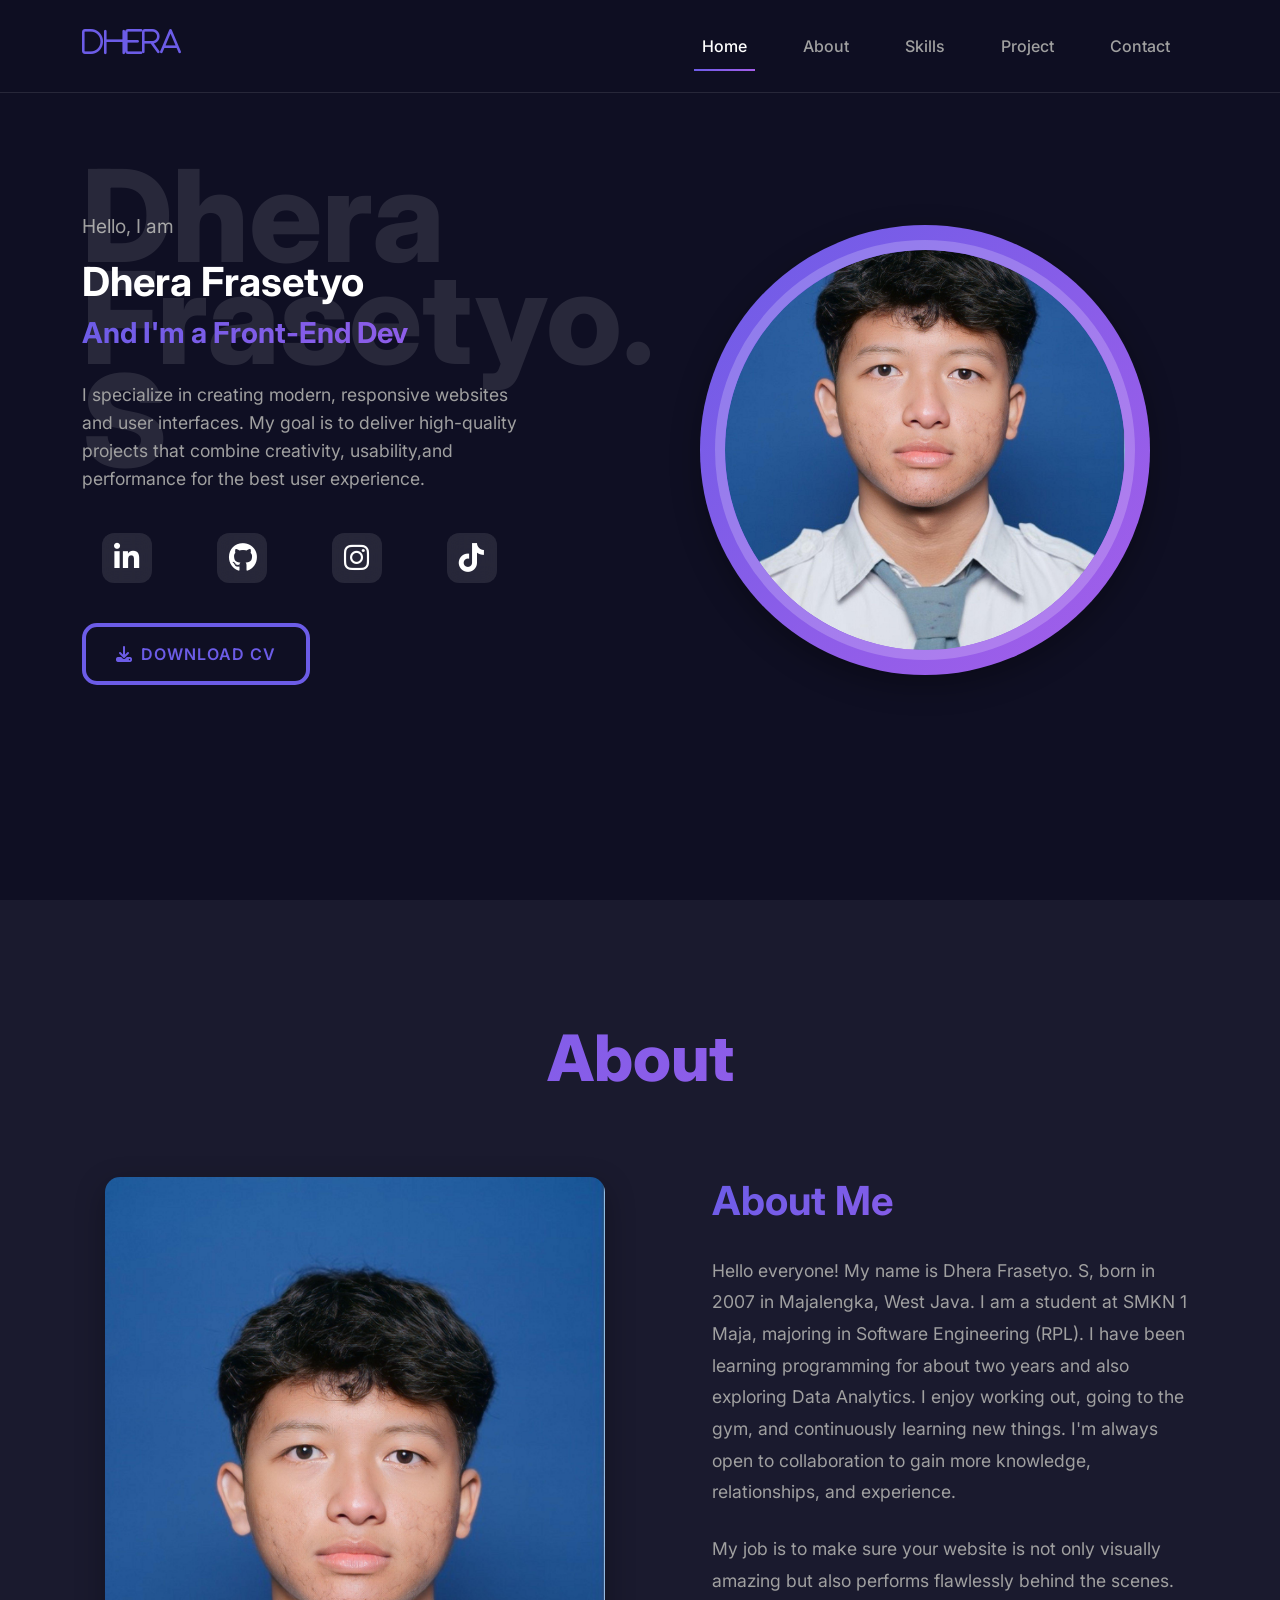
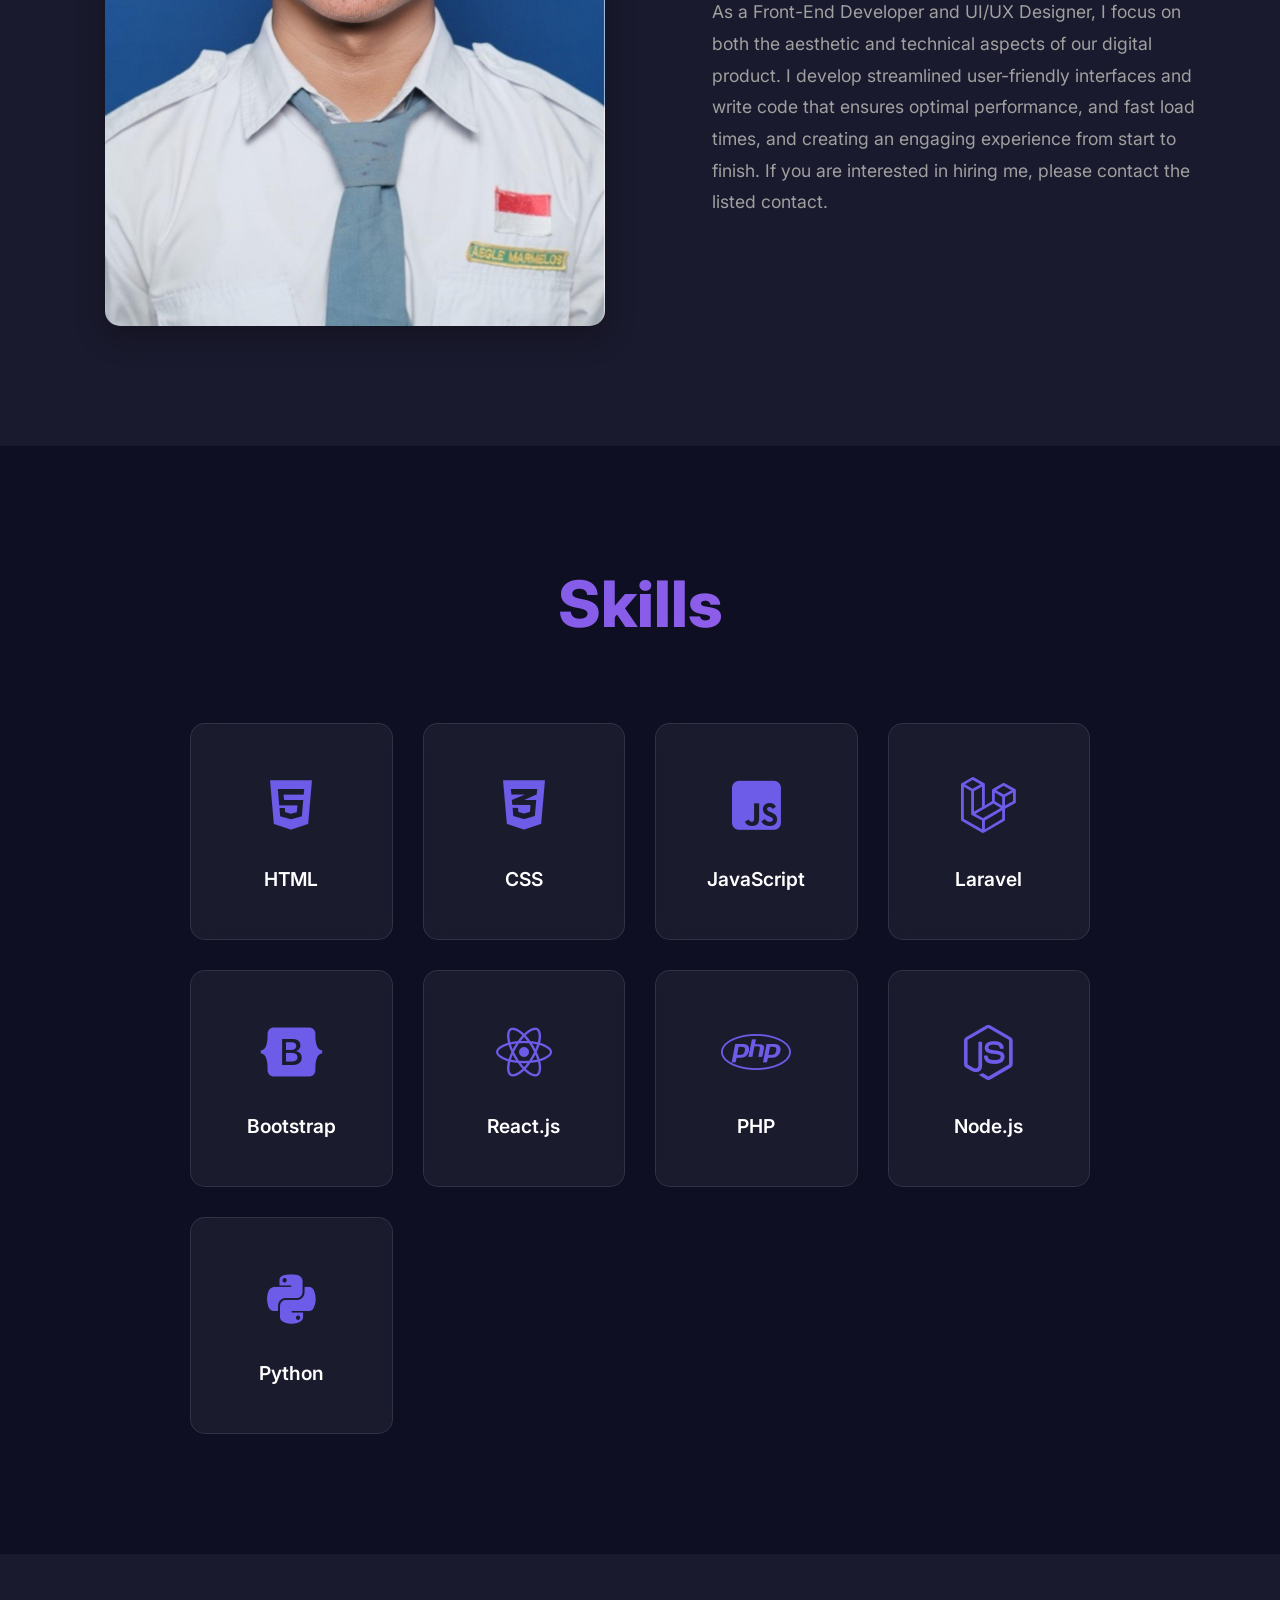
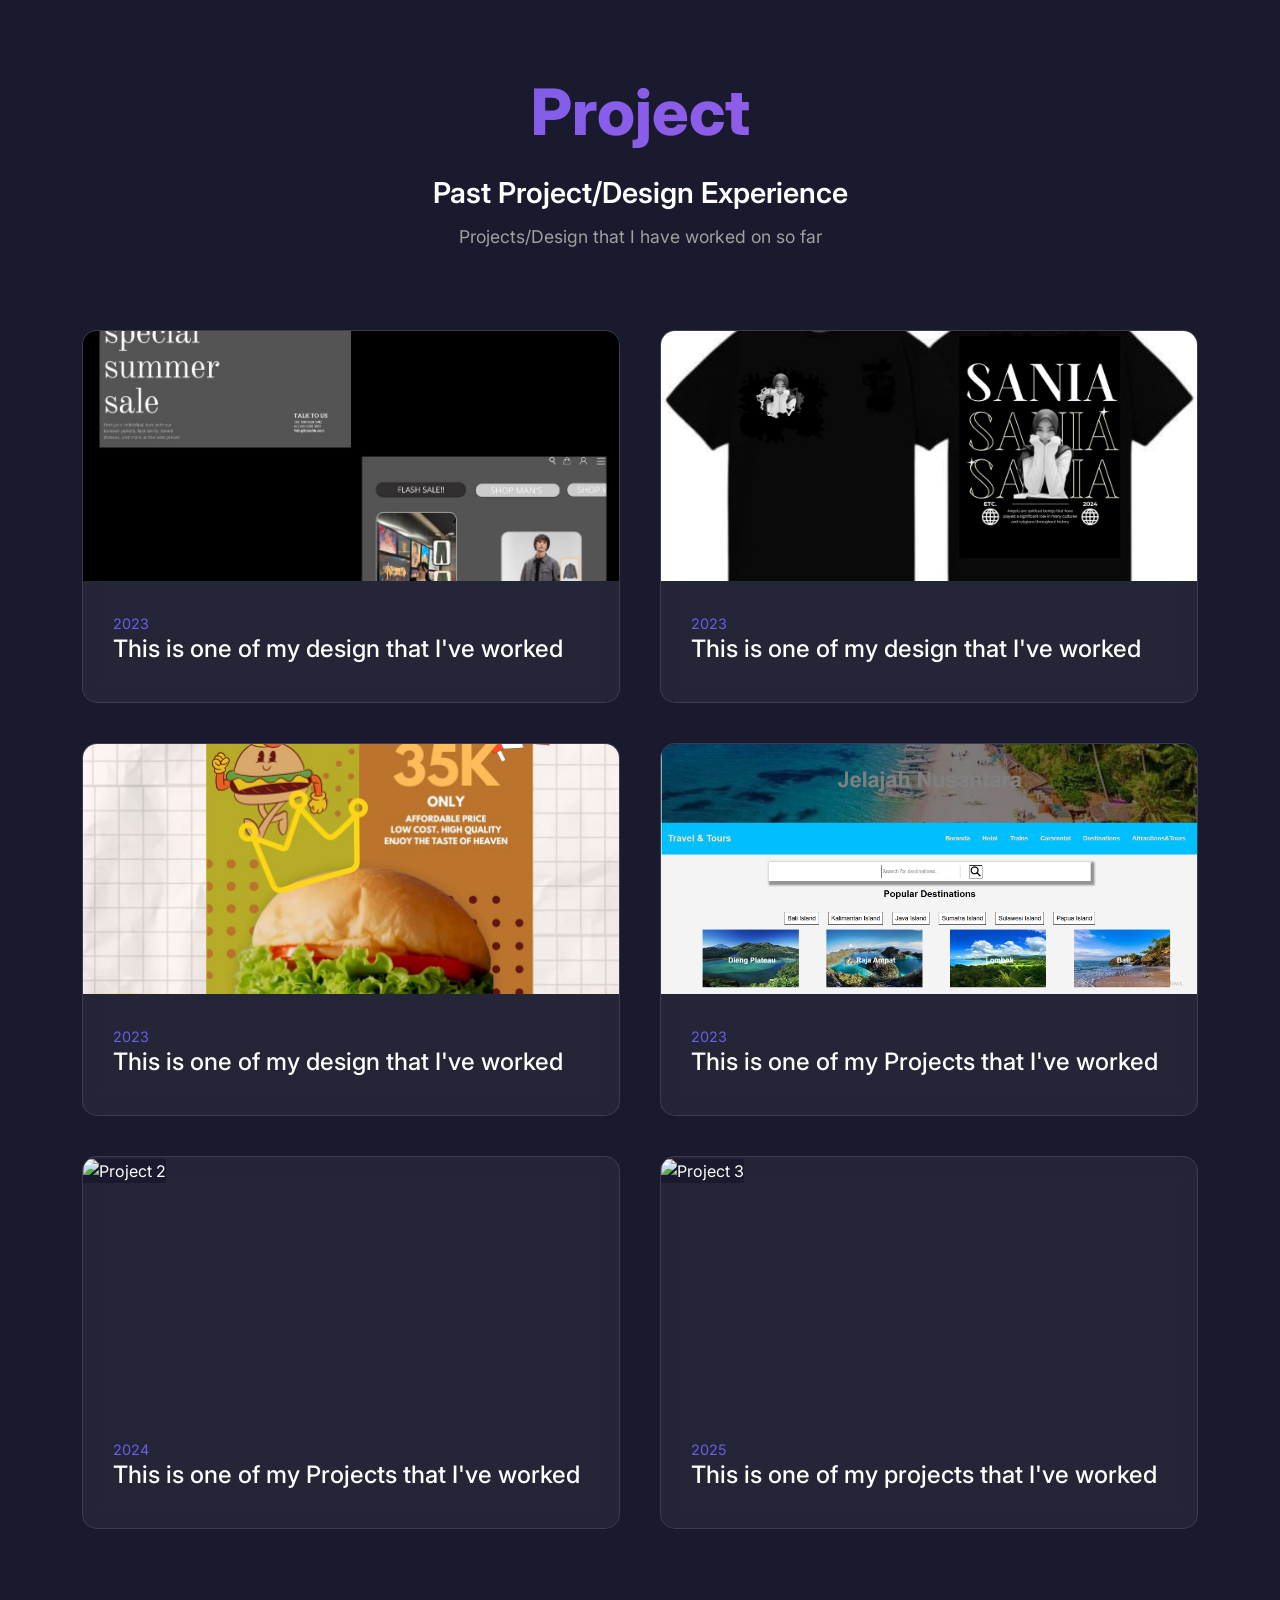
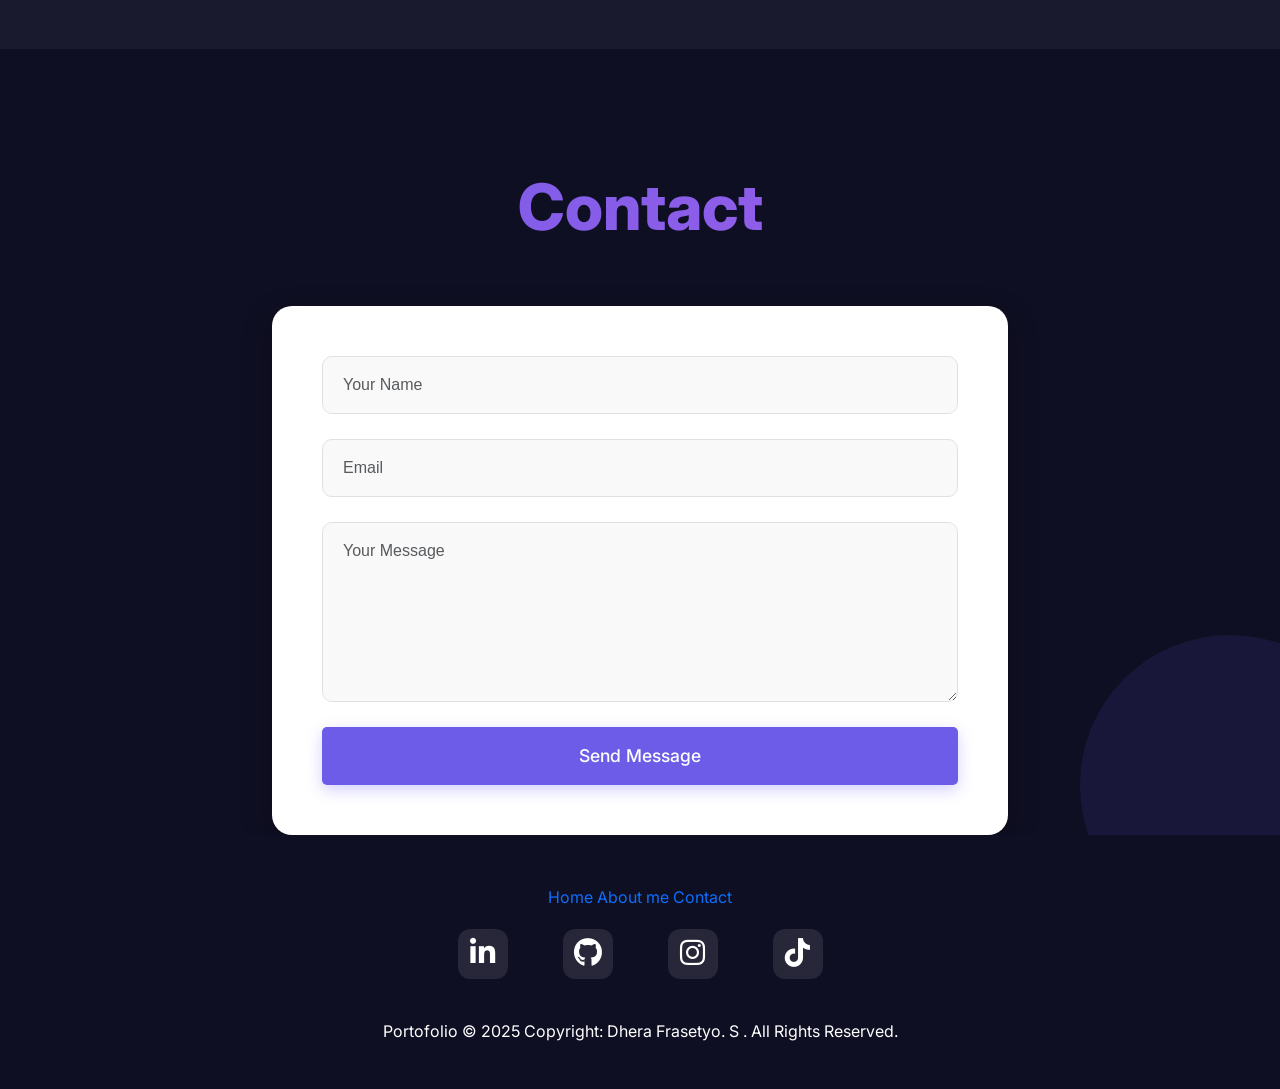
==== commit ae1e054e: "Update portfolio with new looks and improved responsive design for mobile" ====
--- a/portofolio/index.html
+++ b/portofolio/index.html
@@ -49,11 +49,11 @@
     <section id="home" class="home-section">
         <div class="container">
             <div class="row align-items-center min-vh-100">
-                <div class="col-lg-6">
+                <div class="col-lg-6 col-md-12 order-lg-1 order-md-2">
                     <div class="home-content fade-in">
                         <h6 class="greeting">Hello, I am</h6>
                         <h1 class="main-title">
-                            
+                            Dhera Frasetyo. S
                         </h1>
                         <h2 class="subtitle">
                             Dhera Frasetyo<br>
@@ -63,22 +63,22 @@
                                 I specialize in creating modern, responsive websites and user interfaces. 
                                 My goal is to deliver high-quality projects that combine creativity, usability,and performance for the best user experience.</p>
                         <div class="social-links">
-                            <a href="https://www.linkedin.com/in/dherafr" target="_blank" class="social-link"><i class="fab fa-linkedin-in" style="margin-left: 12px; margin-top: 10px;"></i></a>
-                            <a href="https://github.com/Dherafr" target="_blank" class="social-link"><i class="fab fa-github" style="margin-left: 12px; margin-top: 10px;"></i></a>
-                            <a href="https://www.instagram.com/fraszr_/" target="_blank" class="social-link"><i class="fab fa-instagram" style="margin-left: 12px; margin-top: 10px;"></i></a>
-                            <a href="https://www.tiktok.com/@fraszr_" target="_blank" class="social-link"><i class="fab fa-tiktok" style="margin-left: 12px; margin-top: 10px;"></i></a>
+                            <a href="https://www.linkedin.com/in/dhera-frasetyo-s-072154378/" class="social-link"><i class="fab fa-linkedin-in" style="margin-left: 12px; margin-top: 10px;"></i></a>
+                            <a href="https://github.com/Dherafr/" class="social-link"><i class="fab fa-github" style="margin-left: 12px; margin-top: 10px;"></i></a>
+                            <a href="https://www.instagram.com/fraszr_/" class="social-link"><i class="fab fa-instagram" style="margin-left: 12px; margin-top: 10px;"></i></a>
+                            <a href="https://www.tiktok.com/fraszr_/" class="social-link"><i class="fab fa-tiktok" style="margin-left: 12px; margin-top: 10px;"></i></a>
                         </div>
                         <a href="#" id="downloadCV" class="btn btn-cv">
                             <i class="fas fa-download me-2"></i>DOWNLOAD CV
                         </a>
                     </div>
                 </div>
-                <div class="col-lg-6">
-                    <div class="profile-container">
+                <div class="col-lg-6 col-md-12 order-lg-2 order-md-1">
+                    <div class="profile-container d-flex justify-content-center">
                         <div class="profile-circle">
                             <div class="profile-image">
                                 <!-- Profile image placeholder - 400x400px -->
-                                <img src="Dhera's Image.jpeg" alt="Dhera Profile" class="profile-img" style="width: 400px; height: 400px; object-fit: cover; border-radius: 50%; background: #1a1a2e;">
+                                <img src="Dhera's Image.jpeg" alt="Dhera Profile" class="profile-img" style="width: 100%; max-width: 400px; height: auto; aspect-ratio: 1; object-fit: cover; border-radius: 50%; background: #1a1a2e;">
                             </div>
                         </div>
                     </div>
@@ -94,24 +94,24 @@
                 <h2 class="section-title">About</h2>
             </div>
             <div class="row">
-                <div class="col-lg-6">
-                    <div class="about-image fade-in">
+                <div class="col-lg-6 col-md-12 order-lg-1 order-md-2">
+                    <div class="about-image fade-in d-flex justify-content-center">
                         <!-- About image placeholder - 500x600px -->
-                        <img src="Dhera's Image.jpeg" alt="About Image" class="about-img" style="width: 500px; height: 600px; object-fit: cover; background: #1a1a2e;">
-                    </div>
-                </div>
-                <div class="col-lg-6">
+                        <img src="Dhera's Image.jpeg" alt="About Image" class="about-img" style="width: 100%; max-width: 500px; height: auto; object-fit: cover; background: #1a1a2e;">
+                    </div>
+                </div>
+                <div class="col-lg-6 col-md-12 order-lg-2 order-md-1">
                     <div class="about-content fade-in">
                         <h3 class="about-title">About Me</h3>
                         <p class="about-text">
                             Hello everyone! My name is Dhera Frasetyo. S, born in 2007 in Majalengka, West Java.
                             I am a student at SMKN 1 Maja, majoring in Software Engineering (RPL). I have been learning programming for about two years and also exploring Data Analytics.
-                             I enjoy working out, going to the gym, and continuously learning new things. I'm always open to collaboration to gain more knowledge, relationships, and experience.[...]
+                             I enjoy working out, going to the gym, and continuously learning new things. I'm always open to collaboration to gain more knowledge, relationships, and experience.
                         </p>
                         <p class="about-text">
                             My job is to make sure your website is not only visually amazing but also performs flawlessly behind the scenes. As a Front-End Developer and UI/UX Designer,
-                             I focus on both the aesthetic and technical aspects of our digital product. I develop streamlined user-friendly interfaces and write code that ensures optimal perform[...]
-                               and fast load times, and creating an engaging experience from start to finish. If you are interested in hiring me, please contact the listed contact.
+                             I focus on both the aesthetic and technical aspects of our digital product. I develop streamlined user-friendly interfaces and write code that ensures optimal performance,
+                              and fast load times, and creating an engaging experience from start to finish. If you are interested in hiring me, please contact the listed contact.
                         </p>
                     </div>
                 </div>
@@ -205,7 +205,7 @@
                 <div class="project-card fade-in">
                     <div class="project-image">
                         <!-- Project image placeholder - 400x250px -->
-                        <img src="Design1.jpeg" alt="Project 1" style="width: 400px; height: 250px; object-fit: cover; background: #1a1a2e;">
+                        <img src="Design1.jpeg" alt="Project 1" style="width: 100%; height: auto; max-height: 250px; object-fit: cover; background: #1a1a2e;">
                         <div class="project-overlay">
                             <i class="fas fa-external-link-alt"></i>
                         </div>
@@ -218,7 +218,7 @@
                 <div class="project-card fade-in">
                     <div class="project-image">
                         <!-- Project image placeholder - 400x250px -->
-                        <img src="Design2.jpeg" alt="Project 2" style="width: 400px; height: 250px; object-fit: cover; background: #1a1a2e;">
+                        <img src="Design2.jpeg" alt="Project 2" style="width: 100%; height: auto; max-height: 250px; object-fit: cover; background: #1a1a2e;">
                         <div class="project-overlay">
                             <i class="fas fa-external-link-alt"></i>
                         </div>
@@ -231,7 +231,7 @@
                 <div class="project-card fade-in">
                     <div class="project-image">
                         <!-- Project image placeholder - 400x250px -->
-                        <img src="Design3.jpeg" alt="Project 3" style="width: 400px; height: 250px; object-fit: cover; background: #1a1a2e;">
+                        <img src="Design3.jpeg" alt="Project 3" style="width: 100%; height: auto; max-height: 250px; object-fit: cover; background: #1a1a2e;">
                         <div class="project-overlay">
                             <i class="fas fa-external-link-alt"></i>
                         </div>
@@ -244,27 +244,40 @@
                 <div class="project-card fade-in">
                     <div class="project-image">
                         <!-- Project image placeholder - 400x250px -->
-                        <img src="Project1.png" alt="Project 4" style="width: 400px; height: 250px; object-fit: cover; background: #1a1a2e;">
+                        <img src="Project1.png" alt="Project 1" style="width: 100%; height: auto; max-height: 250px; object-fit: cover; background: #1a1a2e;">
                         <div class="project-overlay">
                             <i class="fas fa-external-link-alt"></i>
                         </div>
                     </div>
                     <div class="project-info">
                         <span class="project-year">2023</span>
-                        <h4>This is one of my project that I've worked</h4>
-                    </div>
-                </div>
-                <div class="project-card fade-in">
-                    <div class="project-image">
-                        <!-- Project image placeholder - 400x250px -->
-                        <img src="Project1.png" alt="Project 5" style="width: 400px; height: 250px; object-fit: cover; background: #1a1a2e;">
-                        <div class="project-overlay">
-                            <i class="fas fa-external-link-alt"></i>
-                        </div>
-                    </div>
-                    <div class="project-info">
-                        <span class="project-year">2023</span>
-                        <h4>This is one of my design that I've worked</h4>
+                        <h4>This is one of my Projects that I've worked</h4>
+                    </div>
+                </div>
+                <div class="project-card fade-in">
+                    <div class="project-image">
+                        <!-- Project image placeholder - 400x250px -->
+                        <img src="Project2.png" alt="Project 2" style="width: 100%; height: auto; max-height: 250px; object-fit: cover; background: #1a1a2e;">
+                        <div class="project-overlay">
+                            <i class="fas fa-external-link-alt"></i>
+                        </div>
+                    </div>
+                    <div class="project-info">
+                        <span class="project-year">2024</span>
+                        <h4>This is one of my Projects that I've worked</h4>
+                    </div>
+                </div>
+                <div class="project-card fade-in">
+                    <div class="project-image">
+                        <!-- Project image placeholder - 400x250px -->
+                        <img src="Project3.png" alt="Project 3" style="width: 100%; height: auto; max-height: 250px; object-fit: cover; background: #1a1a2e;">
+                        <div class="project-overlay">
+                            <i class="fas fa-external-link-alt"></i>
+                        </div>
+                    </div>
+                    <div class="project-info">
+                        <span class="project-year">2025</span>
+                        <h4>This is one of my projects that I've worked</h4>
                     </div>
                 </div>
             </div>
@@ -304,15 +317,15 @@
         <div class="container">
             <div class="footer-content">
                 <div class="footer-nav">
-                    <a href="#home">Home</a>
-                    <a href="#about">About me</a>
-                    <a href="#contact">Contact</a>
+                    <a href="#home" style="text-decoration: none;">Home</a>
+                    <a href="#about" style="text-decoration: none;">About me</a>
+                    <a href="#contact" style="text-decoration: none;">Contact</a>
                 </div>
                 <div class="footer-social social-links">
-                            <a href="https://www.linkedin.com/in/dherafr" target="_blank" class="social-link"><i class="fab fa-linkedin-in" style="margin-top: 9px;"></i></a>
-                            <a href="https://github.com/Dherafr" target="_blank" class="social-link"><i class="fab fa-github" style="margin-top: 9px;"></i></a>
-                            <a href="https://www.instagram.com/fraszr_/" target="_blank" class="social-link"><i class="fab fa-instagram" style="margin-top: 9px;"></i></a>
-                            <a href="https://www.tiktok.com/@fraszr_" target="_blank" class="social-link"><i class="fab fa-tiktok" style="margin-top: 9px;"></i></a>
+                            <a href="https://www.linkedin.com/in/dhera-frasetyo-s-072154378/" class="social-link"><i class="fab fa-linkedin-in" style="margin-top: 9px;"></i></a>
+                            <a href="https://github.com/Dherafr/" class="social-link"><i class="fab fa-github" style="margin-top: 9px;"></i></a>
+                            <a href="https://www.instagram.com/fraszr_/" class="social-link"><i class="fab fa-instagram" style="margin-top: 9px;"></i></a>
+                            <a href="https://www.tiktok.com/fraszr_/" class="social-link"><i class="fab fa-tiktok" style="margin-top: 9px;"></i></a>
                 </div>
             </div>
             <div class="footer-bottom">
@@ -340,4 +353,4 @@
     </script>
 </body>
 
-</html>
+</html>
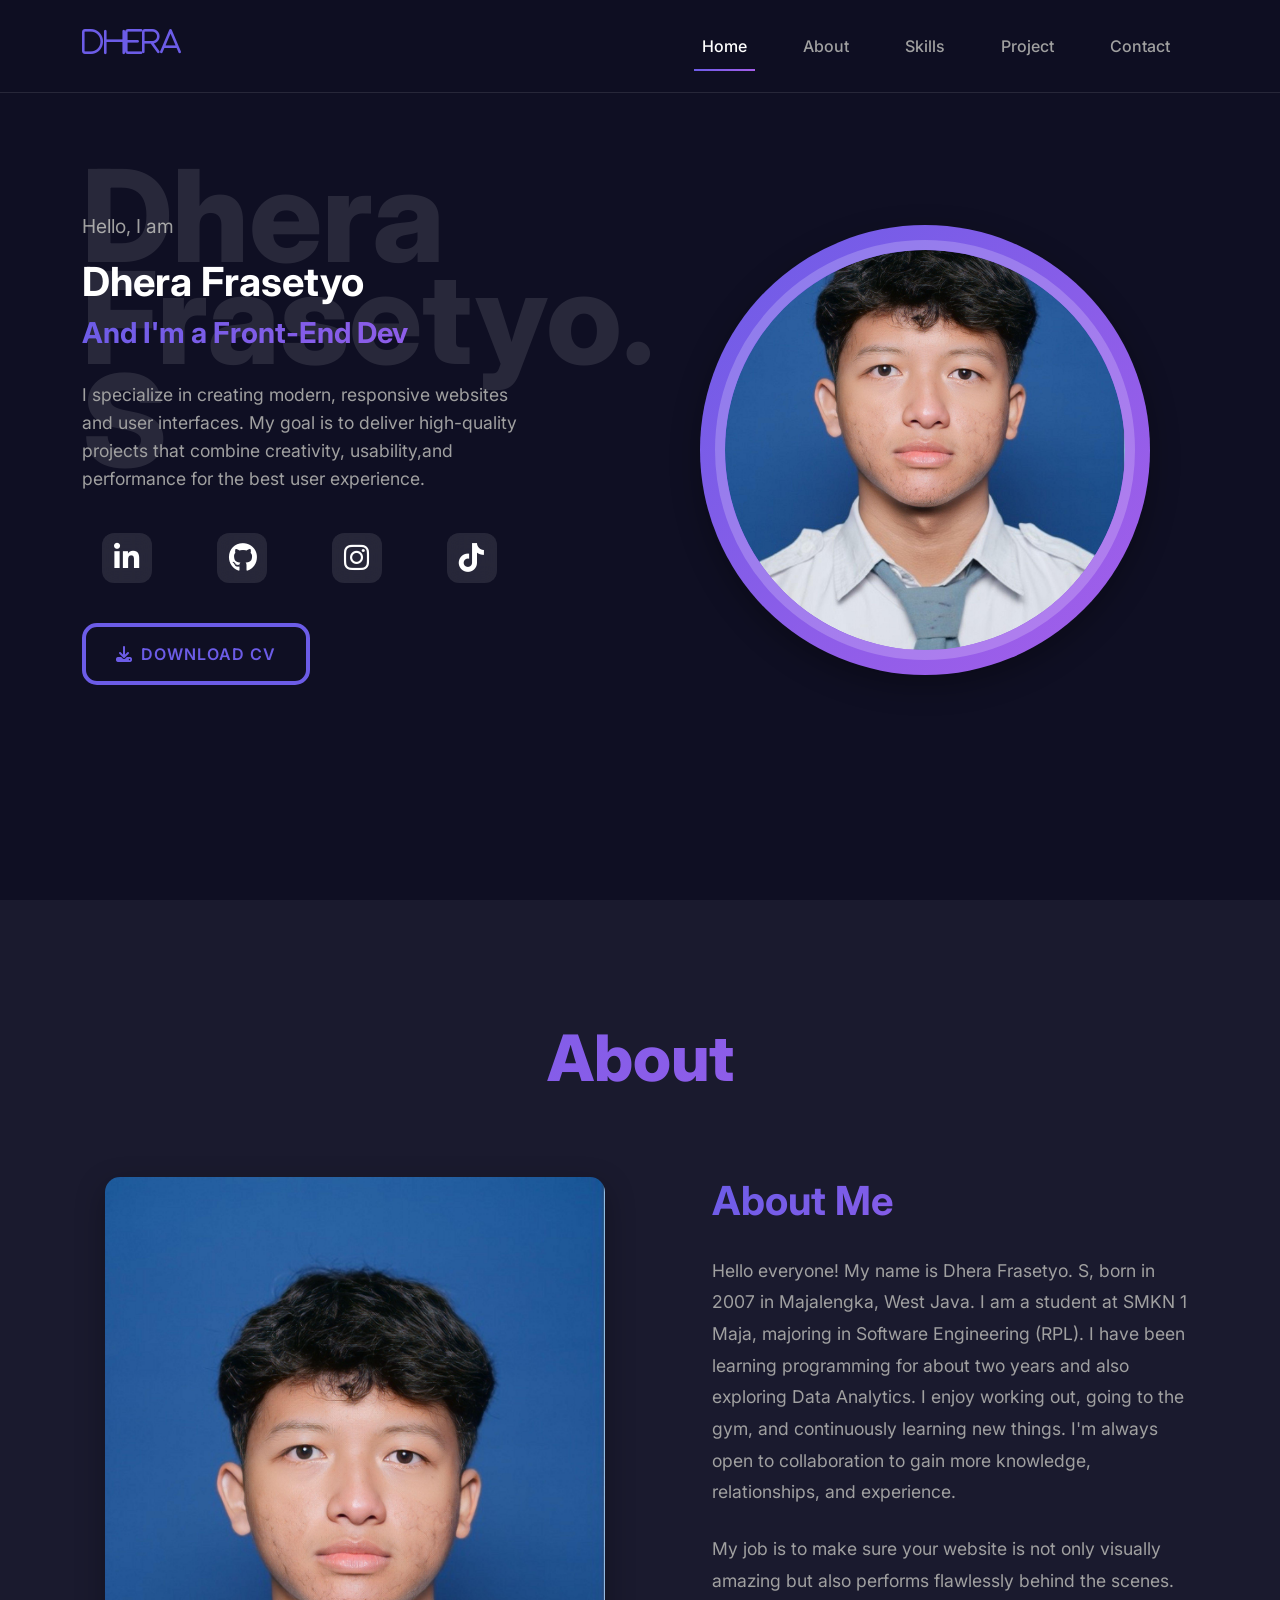
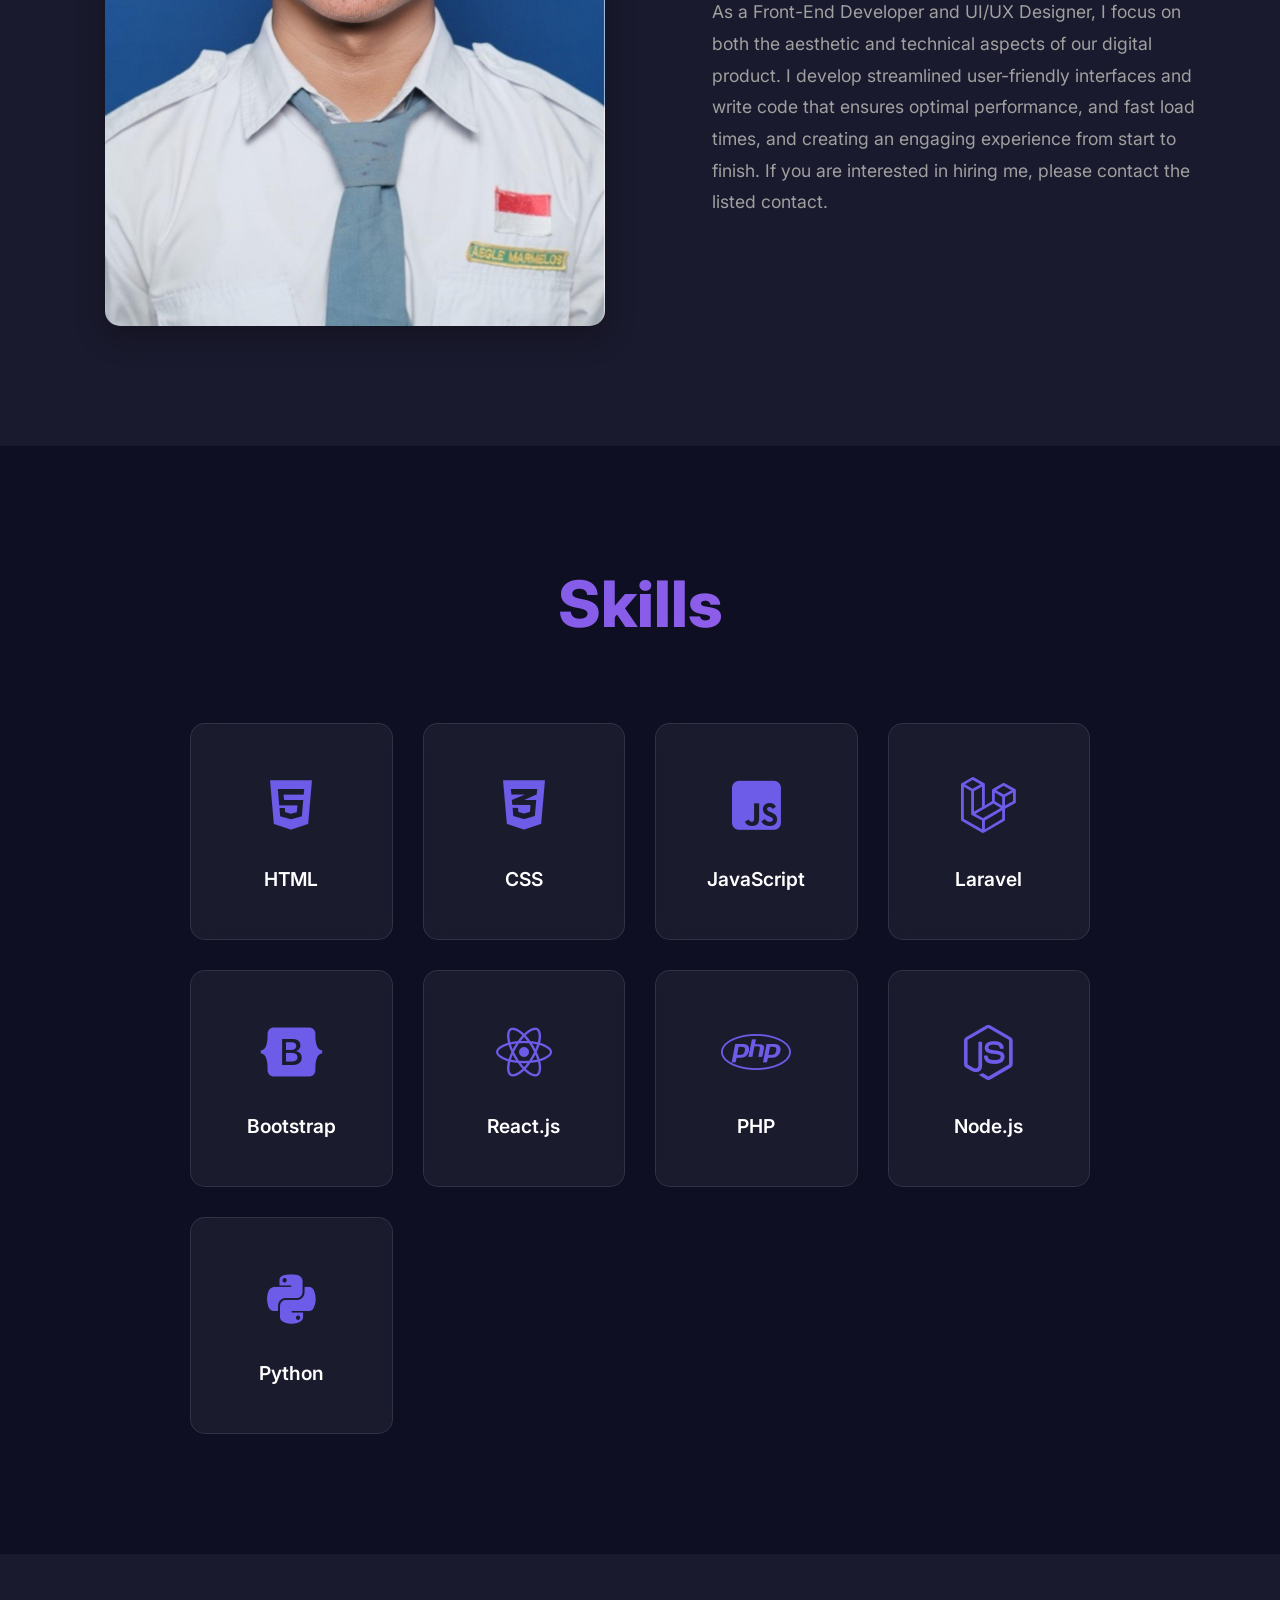
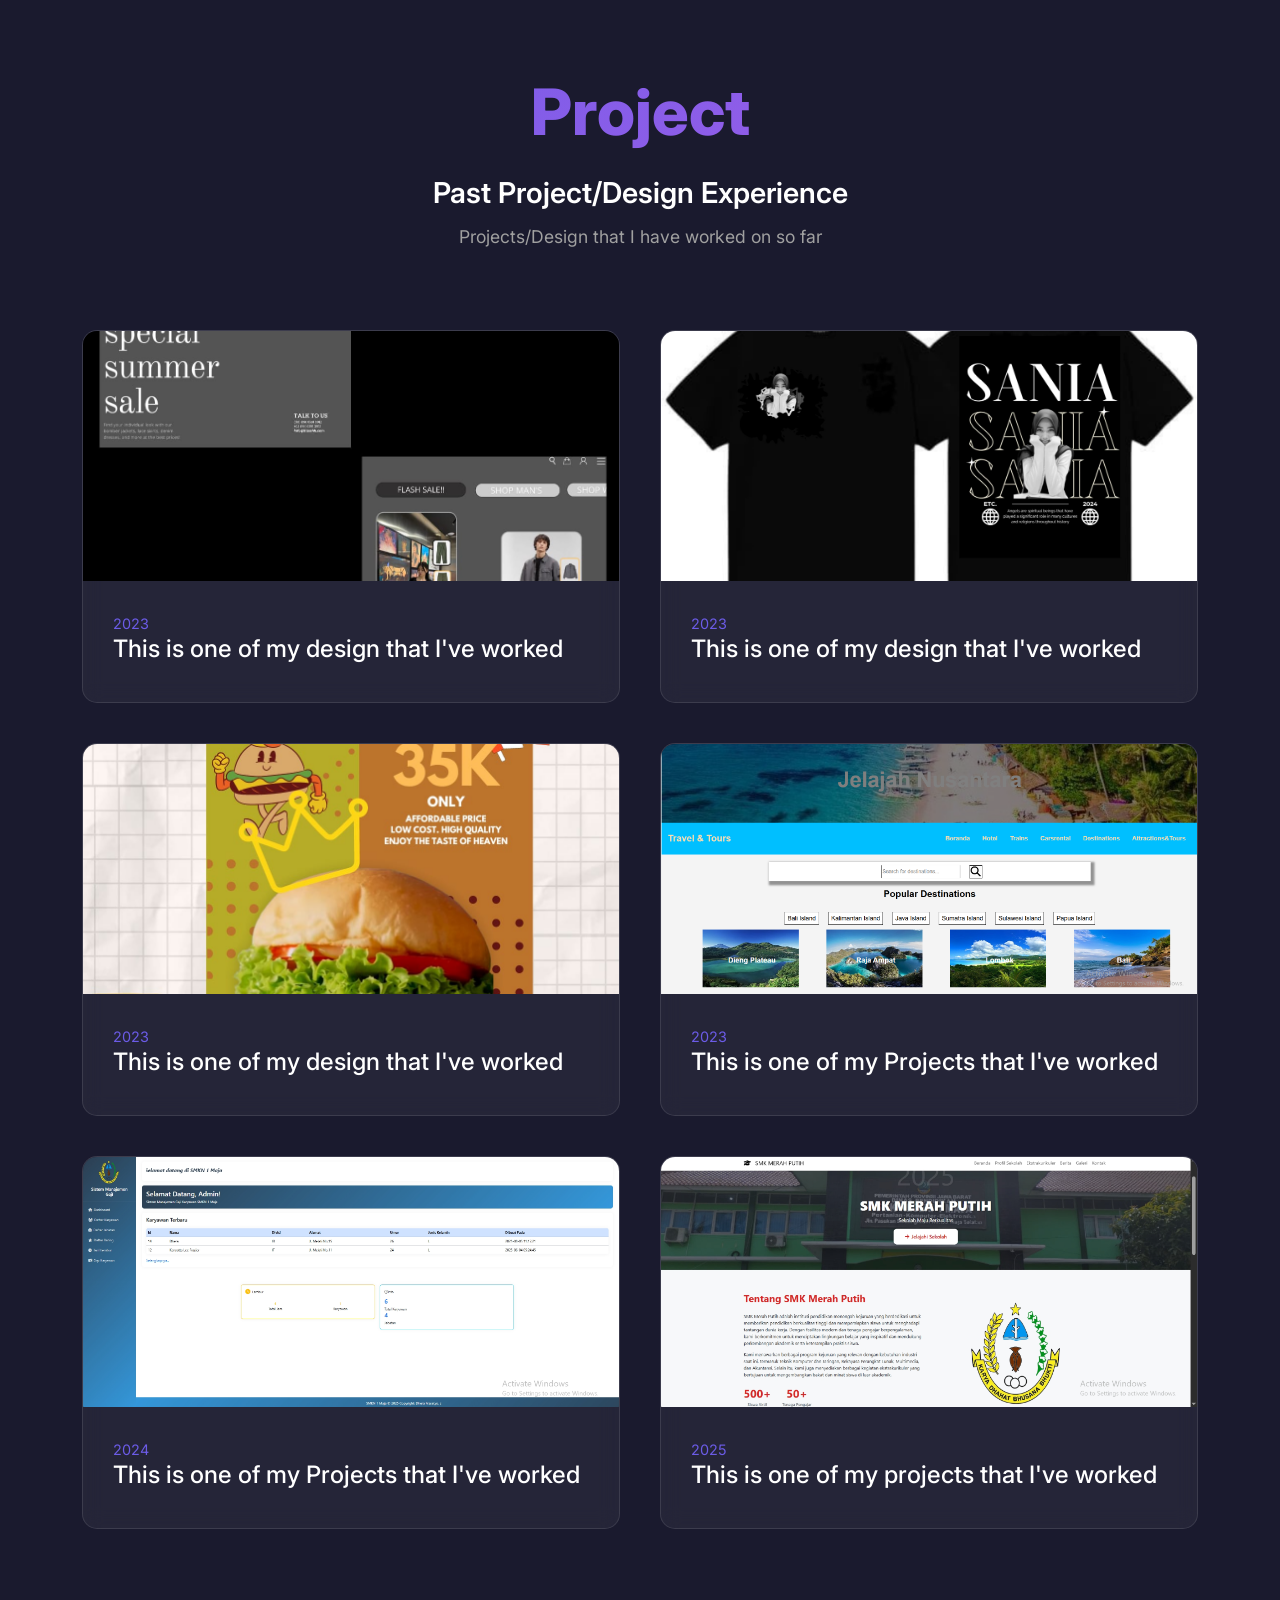
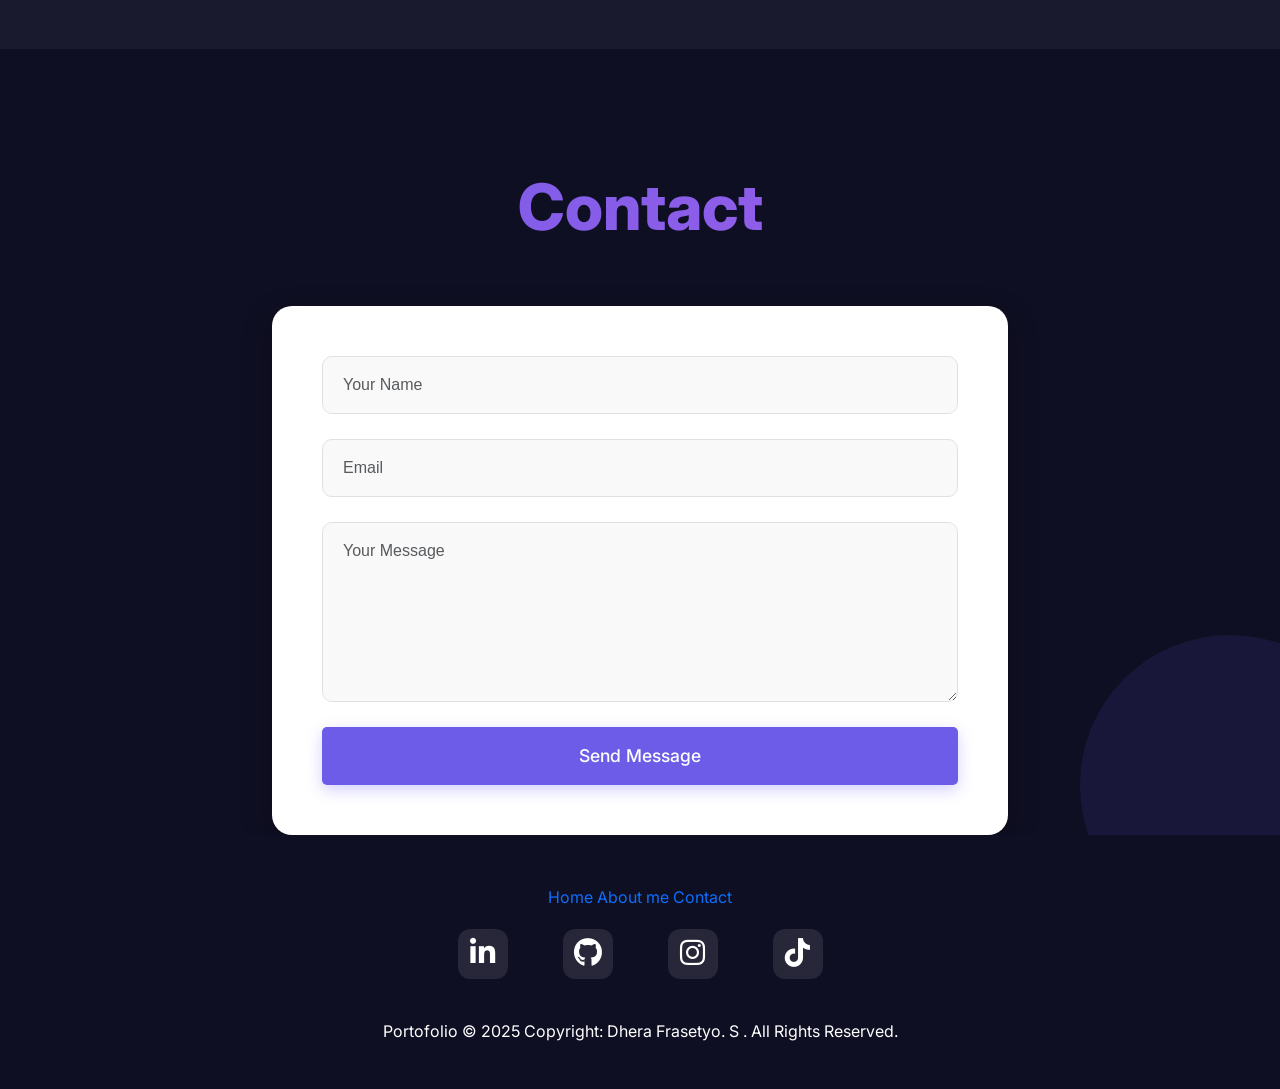
==== commit e3cfc3cd: "Update TikTok link format in index.html" ====
--- a/portofolio/index.html
+++ b/portofolio/index.html
@@ -66,7 +66,7 @@
                             <a href="https://www.linkedin.com/in/dhera-frasetyo-s-072154378/" class="social-link"><i class="fab fa-linkedin-in" style="margin-left: 12px; margin-top: 10px;"></i></a>
                             <a href="https://github.com/Dherafr/" class="social-link"><i class="fab fa-github" style="margin-left: 12px; margin-top: 10px;"></i></a>
                             <a href="https://www.instagram.com/fraszr_/" class="social-link"><i class="fab fa-instagram" style="margin-left: 12px; margin-top: 10px;"></i></a>
-                            <a href="https://www.tiktok.com/fraszr_/" class="social-link"><i class="fab fa-tiktok" style="margin-left: 12px; margin-top: 10px;"></i></a>
+                            <a href="https://www.tiktok.com/@fraszr_" class="social-link"><i class="fab fa-tiktok" style="margin-left: 12px; margin-top: 10px;"></i></a>
                         </div>
                         <a href="#" id="downloadCV" class="btn btn-cv">
                             <i class="fas fa-download me-2"></i>DOWNLOAD CV
@@ -325,7 +325,7 @@
                             <a href="https://www.linkedin.com/in/dhera-frasetyo-s-072154378/" class="social-link"><i class="fab fa-linkedin-in" style="margin-top: 9px;"></i></a>
                             <a href="https://github.com/Dherafr/" class="social-link"><i class="fab fa-github" style="margin-top: 9px;"></i></a>
                             <a href="https://www.instagram.com/fraszr_/" class="social-link"><i class="fab fa-instagram" style="margin-top: 9px;"></i></a>
-                            <a href="https://www.tiktok.com/fraszr_/" class="social-link"><i class="fab fa-tiktok" style="margin-top: 9px;"></i></a>
+                            <a href="https://www.tiktok.com/@fraszr_" class="social-link"><i class="fab fa-tiktok" style="margin-top: 9px;"></i></a>
                 </div>
             </div>
             <div class="footer-bottom">
@@ -353,4 +353,4 @@
     </script>
 </body>
 
-</html>+</html>
